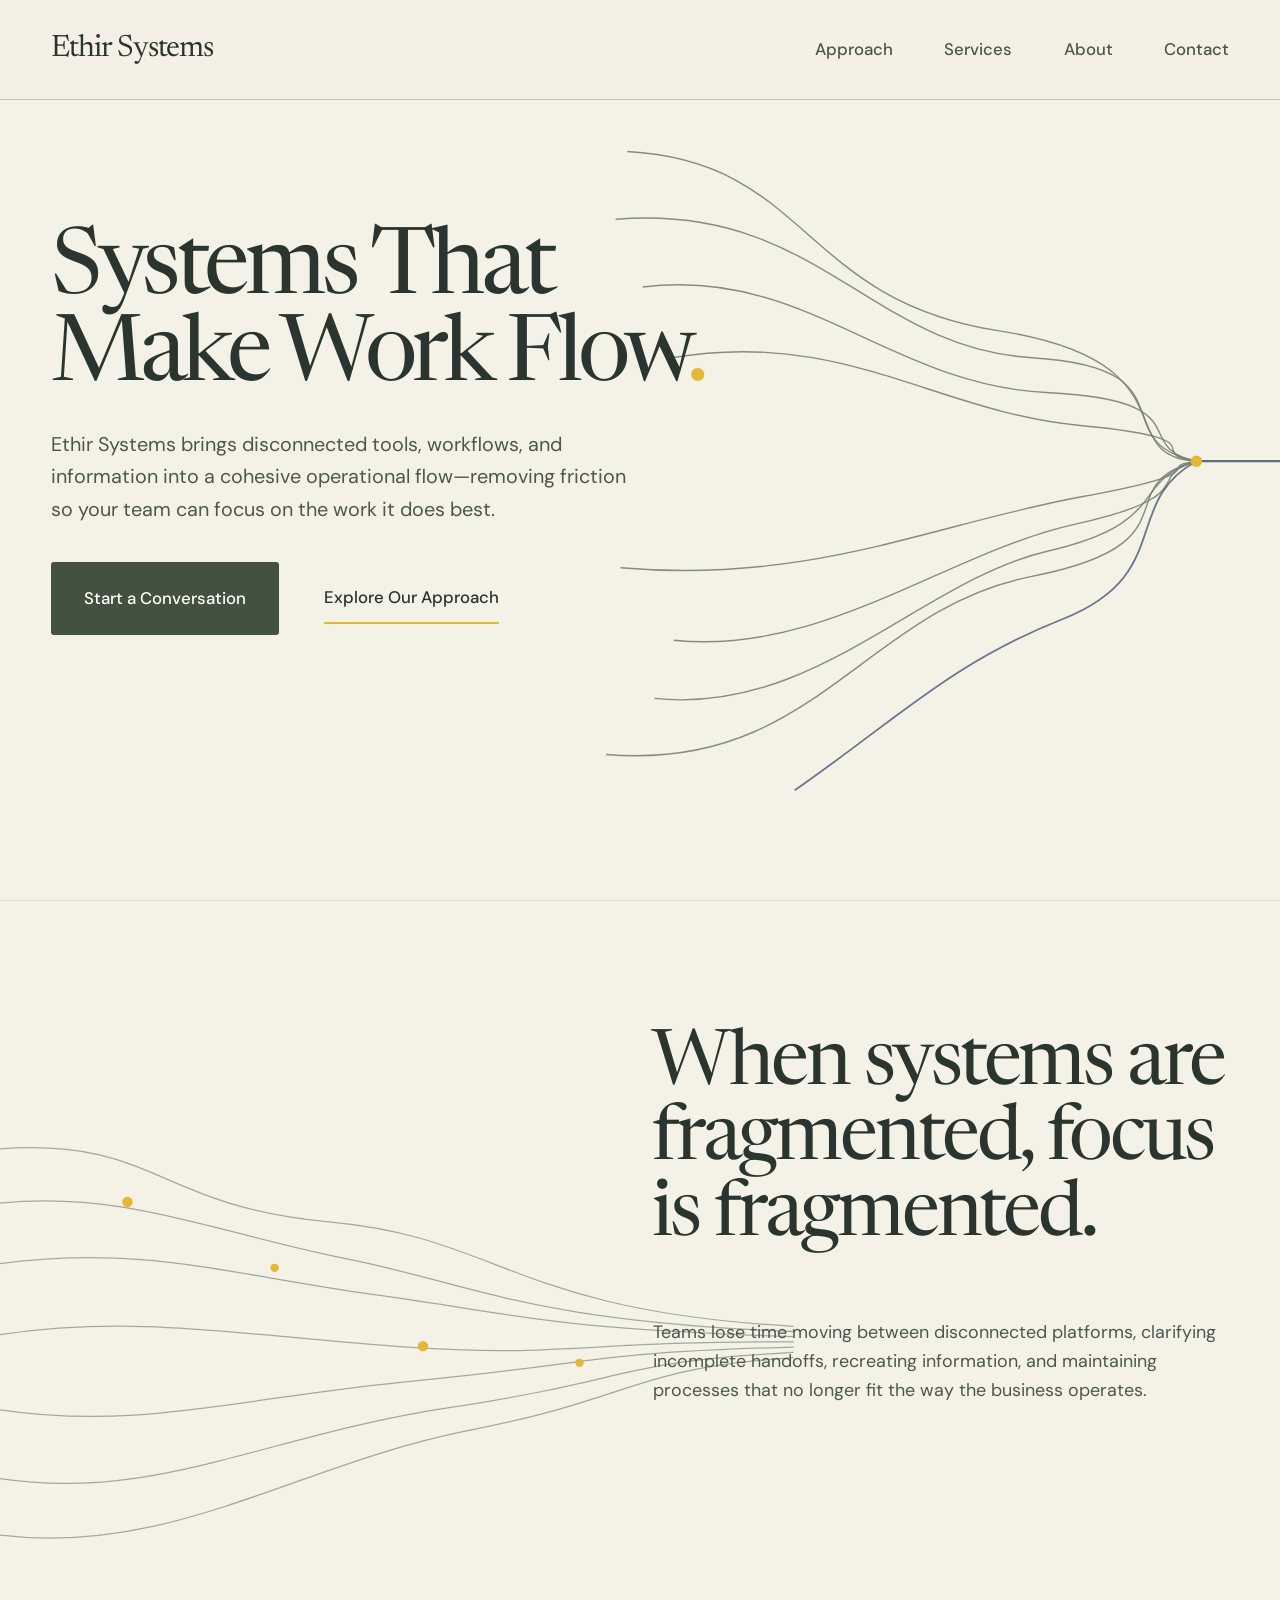
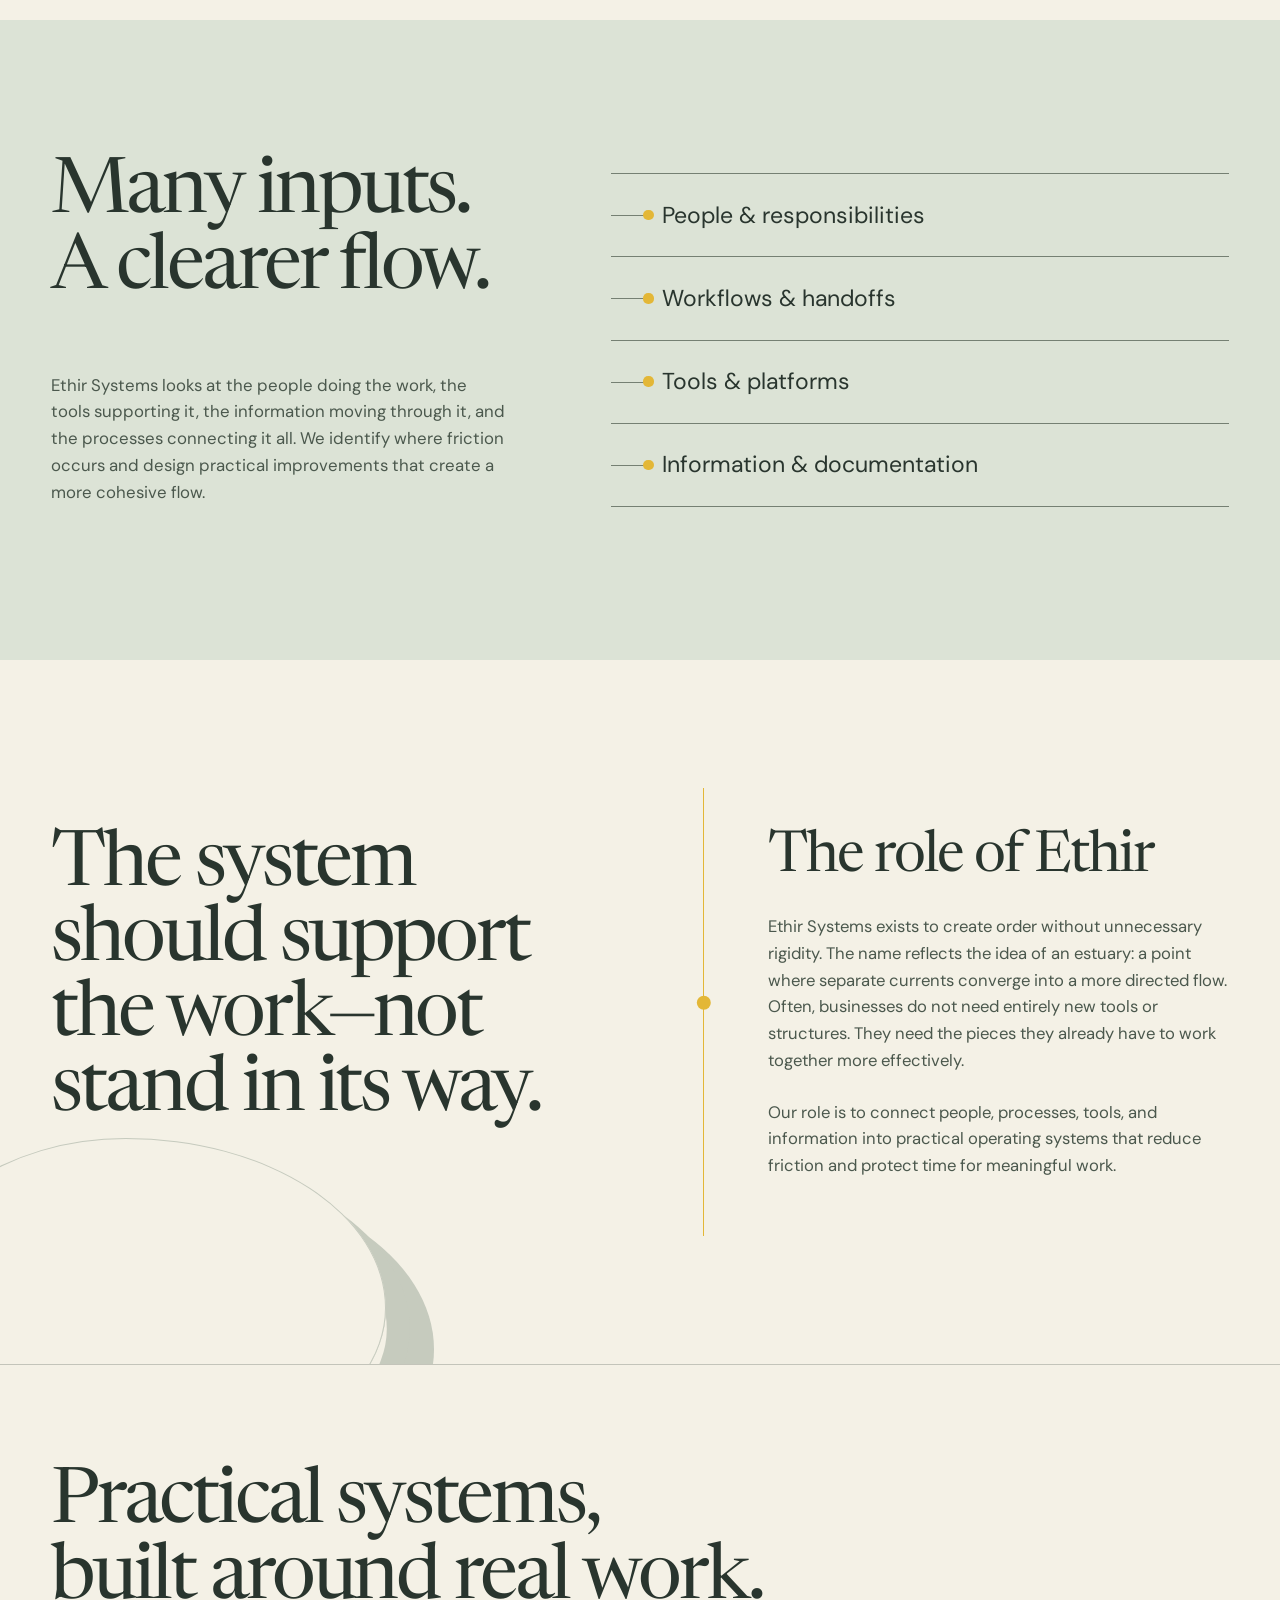
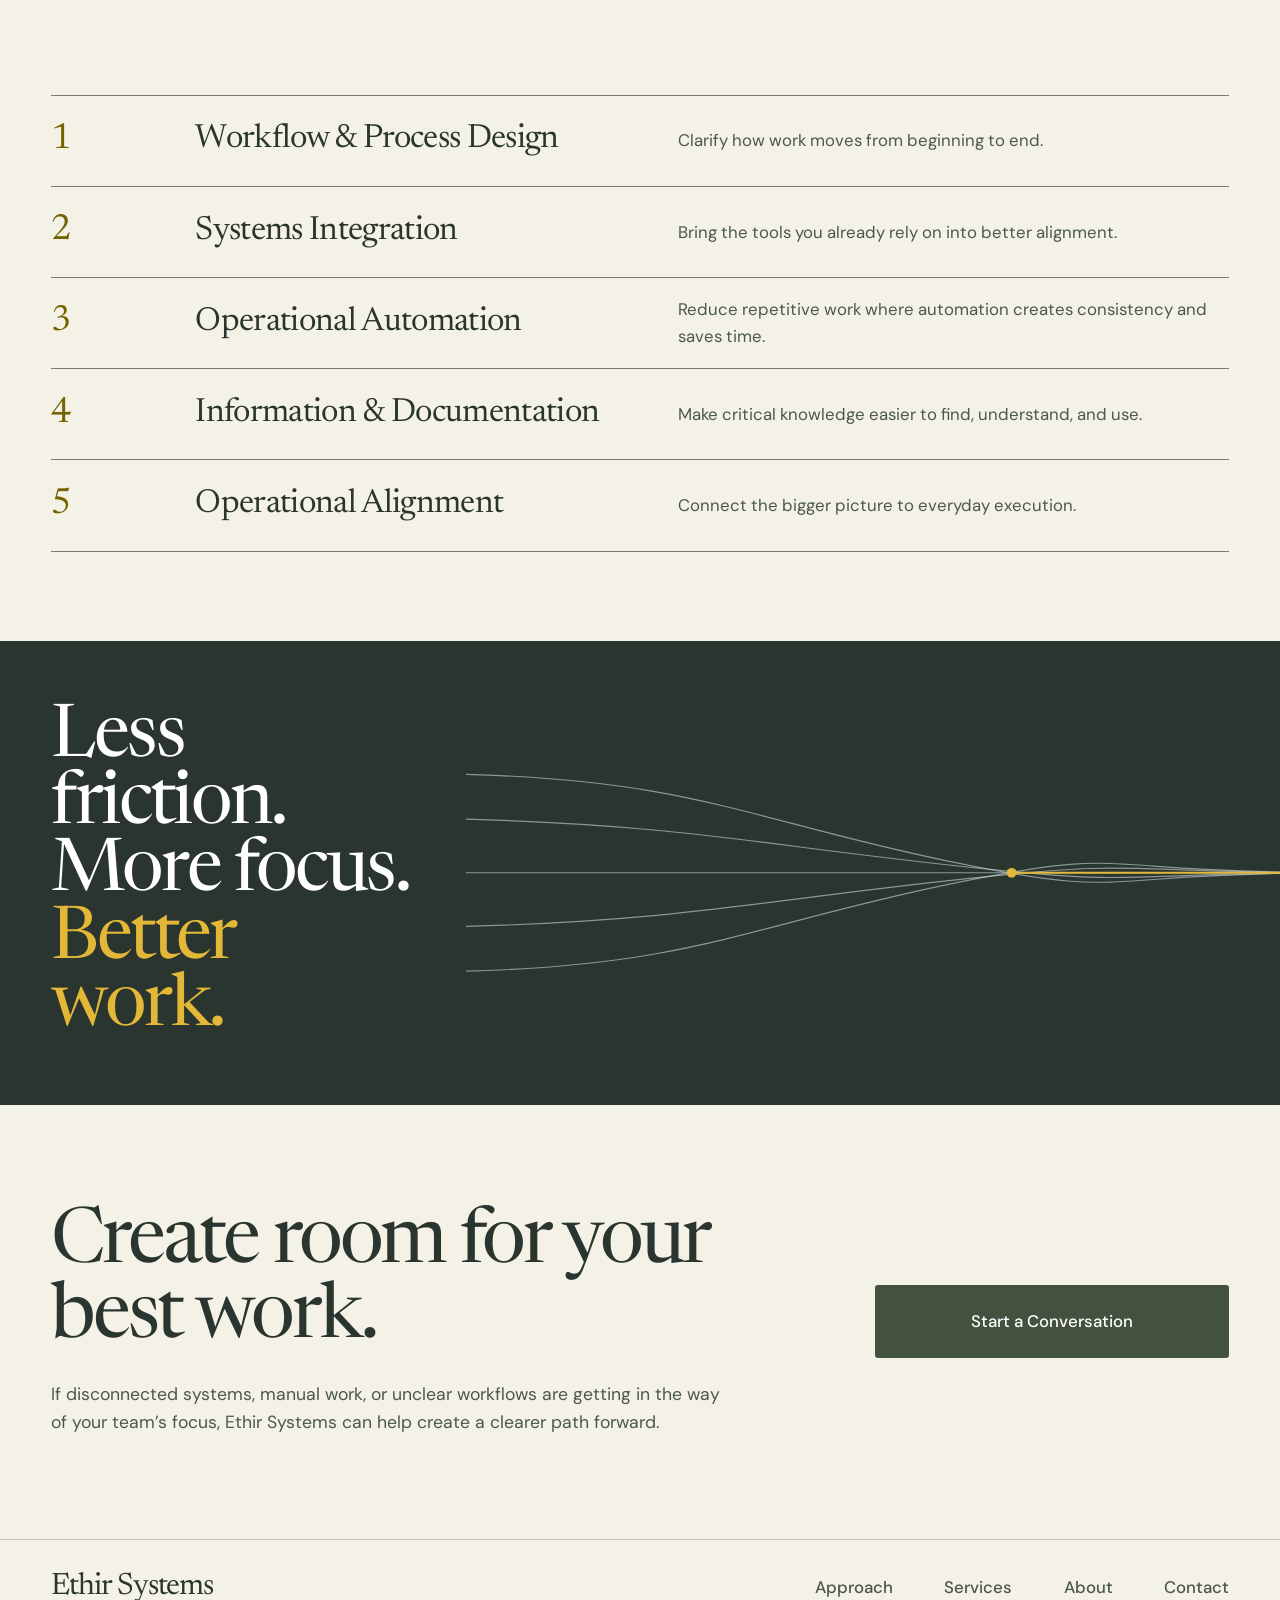
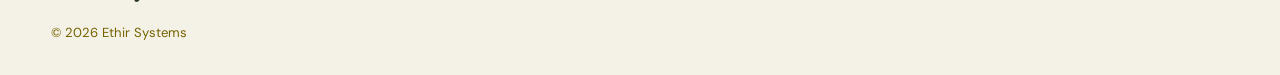
==== index.html @ 3f44947b "Refine mobile hero spacing" ====
<!doctype html>
<html lang="en">
  <head>
    <meta charset="utf-8" />
    <meta name="viewport" content="width=device-width, initial-scale=1" />
    <meta
      name="description"
      content="Ethir Systems connects people, processes, tools, and information into practical operating systems that make work flow."
    />
    <meta name="theme-color" content="#fbfaf7" />
    <meta property="og:title" content="Ethir Systems — Systems That Make Work Flow." />
    <meta
      property="og:description"
      content="Practical, connected operating systems that reduce friction and create room for better work."
    />
    <meta property="og:type" content="website" />
    <meta property="og:url" content="https://ethirsystems.com/" />
    <link rel="canonical" href="https://ethirsystems.com/" />
    <link rel="icon" href="/favicon.svg" type="image/svg+xml" />
    <link rel="icon" href="/favicon-32x32.png" sizes="32x32" type="image/png" />
    <link rel="apple-touch-icon" href="/apple-touch-icon.png" sizes="180x180" />
    <link rel="manifest" href="/site.webmanifest" />
    <meta name="apple-mobile-web-app-title" content="Ethir Systems" />
    <link rel="preconnect" href="https://fonts.googleapis.com" />
    <link rel="preconnect" href="https://fonts.gstatic.com" crossorigin />
    <link
      href="https://fonts.googleapis.com/css2?family=DM+Sans:wght@400;500;600&family=Newsreader:opsz,wght@6..72,400;6..72,500&display=swap"
      rel="stylesheet"
    />
    <link rel="stylesheet" href="/styles.css?v=20260804h" />
    <link rel="stylesheet" href="/theme-fellowship-mix.css" />
    <script src="/script.js" defer></script>
    <title>Ethir Systems — Systems That Make Work Flow.</title>
  </head>
  <body>
    <a class="skip-link" href="#main">Skip to content</a>

    <header class="site-header" data-header>
      <a class="wordmark" href="#top" aria-label="Ethir Systems home">Ethir Systems</a>
      <button
        class="menu-button"
        type="button"
        aria-label="Open navigation"
        aria-expanded="false"
        aria-controls="site-nav"
        data-menu-button
      >
        <span></span><span></span><span></span>
      </button>
      <nav class="site-nav" id="site-nav" aria-label="Primary navigation" data-nav>
        <a href="#approach">Approach</a>
        <a href="#services">Services</a>
        <a href="#about">About</a>
        <a href="#contact">Contact</a>
      </nav>
    </header>

    <main id="main">
      <section class="hero" id="top" aria-labelledby="hero-title">
        <div class="hero-copy">
          <h1 id="hero-title">Systems That<br />Make Work Flow<span class="accent-dot">.</span></h1>
          <p>
            Ethir Systems brings disconnected tools, workflows, and information into a cohesive
            operational flow—removing friction so your team can focus on the work it does best.
          </p>
          <div class="hero-actions">
            <a class="button button-primary" href="#contact">
              Start a Conversation
              <svg aria-hidden="true" viewBox="0 0 24 24"><path d="M5 12h13M13 6l6 6-6 6" /></svg>
            </a>
            <a class="text-link" href="#approach">
              Explore Our Approach
              <svg aria-hidden="true" viewBox="0 0 24 24"><path d="M5 12h13M13 6l6 6-6 6" /></svg>
            </a>
          </div>
        </div>

        <svg class="hero-flow" viewBox="0 0 820 720" preserveAspectRatio="xMidYMid slice" aria-hidden="true">
          <g class="flow-lines">
            <path d="M22 45 C210 55 200 198 405 230 S520 360 610 365 L810 365" />
            <path d="M10 115 C218 98 272 248 440 258 S512 344 610 365 L810 365" />
            <path d="M38 185 C205 164 292 286 455 294 S540 350 610 365 L810 365" />
            <path d="M68 258 C245 228 340 314 490 328 S552 357 610 365 L810 365" />
            <path d="M0 668 C216 686 266 518 440 484 S516 390 610 365 L810 365" />
            <path d="M50 610 C214 628 326 488 456 458 S540 386 610 365 L810 365" />
            <path d="M70 550 C225 566 350 460 485 430 S555 380 610 365 L810 365" />
            <path d="M15 475 C212 492 338 430 490 402 S562 372 610 365 L810 365" />
            <path class="flow-accent" d="M195 705 C300 632 356 574 472 528 S532 408 610 365 L810 365" />
          </g>
          <circle cx="610" cy="365" r="6" />
        </svg>
      </section>

      <section class="problem" aria-labelledby="problem-title">
        <div class="problem-visual" aria-hidden="true">
          <svg viewBox="0 0 760 430">
            <g>
              <path d="M0 40 C150 30 150 95 315 110 S490 195 760 210" />
              <path d="M0 92 C120 80 205 120 330 145 S505 205 760 215" />
              <path d="M0 150 C140 132 215 160 360 180 S520 212 760 220" />
              <path d="M0 218 C135 198 240 220 390 230 S555 224 760 225" />
              <path d="M0 290 C135 310 230 278 400 262 S560 235 760 230" />
              <path d="M0 356 C150 378 252 315 430 288 S590 244 760 235" />
              <path d="M0 410 C165 430 285 342 448 310 S605 250 760 240" />
            </g>
            <g class="nodes">
              <circle cx="122" cy="91" r="5" /><circle cx="263" cy="154" r="4" />
              <circle cx="405" cy="229" r="5" /><circle cx="555" cy="245" r="4" />
            </g>
          </svg>
        </div>
        <div class="problem-copy">
          <h2 id="problem-title">When systems are fragmented, focus is fragmented.</h2>
          <p>
            Teams lose time moving between disconnected platforms, clarifying incomplete handoffs,
            recreating information, and maintaining processes that no longer fit the way the
            business operates.
          </p>
        </div>
      </section>

      <section class="approach" id="approach" aria-labelledby="approach-title">
        <div class="approach-intro">
          <h2 id="approach-title">Many inputs.<br />A clearer flow.</h2>
          <p>
            Ethir Systems looks at the people doing the work, the tools supporting it, the
            information moving through it, and the processes connecting it all. We identify where
            friction occurs and design practical improvements that create a more cohesive flow.
          </p>
        </div>
        <ul class="connection-list" aria-label="What Ethir Systems connects">
          <li><span></span>People &amp; responsibilities</li>
          <li><span></span>Workflows &amp; handoffs</li>
          <li><span></span>Tools &amp; platforms</li>
          <li><span></span>Information &amp; documentation</li>
        </ul>
      </section>

      <section class="about" id="about" aria-labelledby="about-title">
        <div class="about-principle">
          <h2 id="about-title">The system should support the work—not stand in its way.</h2>
        </div>
        <div class="about-divider" aria-hidden="true"><span></span></div>
        <div class="about-copy">
          <h3>The role of Ethir</h3>
          <p>
            Ethir Systems exists to create order without unnecessary rigidity. The name reflects
            the idea of an estuary: a point where separate currents converge into a more directed
            flow. Often, businesses do not need entirely new tools or structures. They need the
            pieces they already have to work together more effectively.
          </p>
          <p>
            Our role is to connect people, processes, tools, and information into practical
            operating systems that reduce friction and protect time for meaningful work.
          </p>
        </div>
      </section>

      <section class="services" id="services" aria-labelledby="services-title">
        <h2 id="services-title">Practical systems,<br />built around real work.</h2>
        <ol class="service-list">
          <li>
            <span class="service-number">1</span>
            <h3>Workflow &amp; Process Design</h3>
            <p>Clarify how work moves from beginning to end.</p>
          </li>
          <li>
            <span class="service-number">2</span>
            <h3>Systems Integration</h3>
            <p>Bring the tools you already rely on into better alignment.</p>
          </li>
          <li>
            <span class="service-number">3</span>
            <h3>Operational Automation</h3>
            <p>Reduce repetitive work where automation creates consistency and saves time.</p>
          </li>
          <li>
            <span class="service-number">4</span>
            <h3>Information &amp; Documentation</h3>
            <p>Make critical knowledge easier to find, understand, and use.</p>
          </li>
          <li>
            <span class="service-number">5</span>
            <h3>Operational Alignment</h3>
            <p>Connect the bigger picture to everyday execution.</p>
          </li>
        </ol>
      </section>

      <section class="result" aria-label="The result">
        <h2>Less friction.<br />More focus.<br /><span>Better work.</span></h2>
        <svg viewBox="0 0 900 250" aria-hidden="true">
          <g>
            <path d="M0 24 C230 30 290 70 490 112 S630 125 900 125" />
            <path d="M0 70 C220 76 300 96 505 118 S650 125 900 125" />
            <path d="M0 125 L900 125" />
            <path d="M0 180 C220 174 300 154 505 132 S650 125 900 125" />
            <path d="M0 226 C230 220 290 180 490 138 S630 125 900 125" />
          </g>
          <path class="result-accent" d="M560 125 H900" />
          <circle cx="560" cy="125" r="5" />
        </svg>
      </section>

      <section class="contact" id="contact" aria-labelledby="contact-title">
        <div>
          <h2 id="contact-title">Create room for your best work.</h2>
          <p>
            If disconnected systems, manual work, or unclear workflows are getting in the way of
            your team’s focus, Ethir Systems can help create a clearer path forward.
          </p>
        </div>
        <a
          class="button button-primary"
          href="mailto:hello@ethirsystems.com?subject=Starting%20a%20conversation%20with%20Ethir%20Systems"
        >
          Start a Conversation
          <svg aria-hidden="true" viewBox="0 0 24 24"><path d="M5 12h13M13 6l6 6-6 6" /></svg>
        </a>
      </section>
    </main>

    <footer class="site-footer">
      <a class="wordmark" href="#top">Ethir Systems</a>
      <nav aria-label="Footer navigation">
        <a href="#approach">Approach</a>
        <a href="#services">Services</a>
        <a href="#about">About</a>
        <a href="#contact">Contact</a>
      </nav>
      <p>© <span data-year></span> Ethir Systems</p>
    </footer>
  </body>
</html>
---- styles.css ----
:root {
  --paper: #fbfaf7;
  --paper-deep: #f4f2ed;
  --ink: #0b2742;
  --ink-soft: #42586a;
  --mist: #e9f0f3;
  --line: #88a3b7;
  --line-soft: #c5d2da;
  --copper: #c45d2c;
  --copper-dark: #a9471e;
  --serif: "Newsreader", Georgia, "Times New Roman", serif;
  --sans: "DM Sans", system-ui, -apple-system, BlinkMacSystemFont, "Segoe UI", sans-serif;
  --page-gutter: clamp(1.5rem, 4vw, 4.5rem);
  --max-width: 1440px;
  --rule: rgba(11, 39, 66, 0.23);
}

* {
  box-sizing: border-box;
}

html {
  scroll-behavior: smooth;
  scroll-padding-top: 2rem;
}

body {
  margin: 0;
  background: var(--paper);
  color: var(--ink);
  font-family: var(--sans);
  font-size: 1rem;
  line-height: 1.6;
  -webkit-font-smoothing: antialiased;
}

a {
  color: inherit;
}

svg {
  display: block;
}

.skip-link {
  position: fixed;
  left: 1rem;
  top: 1rem;
  z-index: 100;
  transform: translateY(-180%);
  background: var(--ink);
  color: white;
  padding: 0.75rem 1rem;
}

.skip-link:focus {
  transform: translateY(0);
}

.site-header,
.site-footer,
main > section {
  width: min(100%, var(--max-width));
  margin-inline: auto;
}

.site-header {
  min-height: 6.25rem;
  padding: 0 var(--page-gutter);
  border-bottom: 1px solid var(--rule);
  display: flex;
  align-items: center;
  justify-content: space-between;
  position: relative;
  z-index: 20;
  background: color-mix(in srgb, var(--paper) 96%, transparent);
}

.wordmark {
  font-family: var(--serif);
  font-size: clamp(1.8rem, 2.4vw, 2.7rem);
  line-height: 1;
  text-decoration: none;
  letter-spacing: -0.035em;
}

.site-nav,
.site-footer nav {
  display: flex;
  align-items: center;
  gap: clamp(1.8rem, 4vw, 4.6rem);
}

.site-nav a,
.site-footer nav a {
  text-decoration: none;
  font-size: 1.05rem;
  font-weight: 500;
  position: relative;
}

.site-nav a::after,
.site-footer nav a::after {
  content: "";
  position: absolute;
  inset: auto 0 -0.35rem;
  height: 1px;
  background: var(--copper);
  transform: scaleX(0);
  transform-origin: right;
  transition: transform 180ms ease;
}

.site-nav a:hover::after,
.site-nav a:focus-visible::after,
.site-footer nav a:hover::after,
.site-footer nav a:focus-visible::after {
  transform: scaleX(1);
  transform-origin: left;
}

.menu-button {
  display: none;
}

.hero {
  min-height: calc(100svh - 6.25rem);
  padding: clamp(6rem, 10vw, 10rem) var(--page-gutter) clamp(5rem, 8vw, 7.5rem);
  position: relative;
  overflow: hidden;
  display: flex;
  align-items: flex-start;
  isolation: isolate;
}

.hero-copy {
  width: min(57%, 760px);
  position: relative;
  z-index: 2;
}

h1,
h2,
h3,
p {
  margin-top: 0;
}

h1,
h2,
h3 {
  font-family: var(--serif);
  font-weight: 400;
}

.hero h1 {
  margin-bottom: 1.65rem;
  font-size: clamp(4.4rem, 7.2vw, 7.4rem);
  line-height: 0.94;
  letter-spacing: -0.048em;
}

.accent-dot {
  color: var(--copper);
}

.hero-copy > p {
  max-width: 37rem;
  margin-bottom: 2.25rem;
  color: var(--ink-soft);
  font-size: clamp(1.12rem, 1.55vw, 1.35rem);
  line-height: 1.65;
}

.hero-actions {
  display: flex;
  align-items: center;
  gap: clamp(1.6rem, 3.5vw, 3.4rem);
}

.button,
.text-link {
  display: inline-flex;
  align-items: center;
  justify-content: center;
  gap: 0.9rem;
  font-weight: 500;
  text-decoration: none;
}

.button {
  min-height: 4.55rem;
  padding: 1rem 2rem;
  border: 1px solid transparent;
  border-radius: 3px;
  font-size: 1.05rem;
  transition: background 180ms ease, transform 180ms ease, box-shadow 180ms ease;
}

.button svg,
.text-link svg {
  width: 1.35rem;
  fill: none;
  stroke: currentColor;
  stroke-width: 1.7;
  stroke-linecap: round;
  stroke-linejoin: round;
}

.button svg,
.text-link svg {
  display: none;
}

.button-primary {
  background: var(--copper);
  color: white;
}

.button-primary:hover,
.button-primary:focus-visible {
  background: var(--copper-dark);
  transform: translateY(-2px);
  box-shadow: 0 10px 25px rgba(93, 44, 24, 0.16);
}

.text-link {
  min-height: 3.25rem;
  border-bottom: 2px solid var(--copper);
  font-size: 1.05rem;
}

.hero-flow {
  position: absolute;
  z-index: 1;
  width: min(62vw, 900px);
  height: auto;
  right: -7.5rem;
  top: 0.5rem;
  overflow: visible;
}

.hero-flow path {
  fill: none;
  stroke: var(--line);
  stroke-width: 1.45;
  opacity: 0.88;
}

.hero-flow .flow-accent {
  stroke: var(--copper);
  stroke-width: 1.9;
}

.hero-flow circle {
  fill: var(--copper);
}

.problem {
  min-height: 45rem;
  padding: clamp(6rem, 10vw, 10rem) var(--page-gutter);
  border-top: 1px solid rgba(11, 39, 66, 0.08);
  display: grid;
  grid-template-columns: minmax(0, 1fr) minmax(28rem, 1.1fr);
  align-items: center;
  gap: clamp(2rem, 6vw, 7rem);
  position: relative;
  overflow: hidden;
}

.problem h2,
.approach h2,
.about h2,
.services > h2,
.contact h2 {
  font-size: clamp(3.5rem, 6vw, 6.4rem);
  line-height: 0.98;
  letter-spacing: -0.04em;
}

.problem-copy {
  align-self: start;
}

.problem-copy p {
  max-width: 36rem;
  margin: 2.25rem 0 0 auto;
  color: var(--ink-soft);
  font-size: clamp(1.05rem, 1.4vw, 1.3rem);
}

.problem-visual {
  align-self: end;
  margin-left: calc(var(--page-gutter) * -1);
  margin-bottom: -4rem;
}

.problem-visual svg {
  width: min(62vw, 820px);
  overflow: visible;
}

.problem-visual path {
  fill: none;
  stroke: var(--line);
  stroke-width: 1.2;
  opacity: 0.64;
}

.problem-visual .nodes circle {
  fill: var(--copper);
}

.approach {
  min-height: 40rem;
  padding: clamp(5rem, 8vw, 8rem) var(--page-gutter);
  background: var(--mist);
  display: grid;
  grid-template-columns: minmax(18rem, 0.85fr) minmax(26rem, 1.15fr);
  align-items: center;
  gap: clamp(3rem, 8vw, 9rem);
}

.approach-intro p {
  max-width: 34rem;
  margin-top: 2rem;
  color: var(--ink-soft);
  font-size: 1.05rem;
}

.connection-list {
  margin: 0;
  padding: 0;
  list-style: none;
  border-top: 1px solid var(--line);
}

.connection-list li {
  min-height: 5.2rem;
  padding: 1rem 0 1rem 3.2rem;
  border-bottom: 1px solid var(--line);
  display: flex;
  align-items: center;
  position: relative;
  font-size: clamp(1.15rem, 1.8vw, 1.55rem);
}

.connection-list li::before {
  content: "";
  position: absolute;
  left: 0;
  top: 50%;
  width: 2.25rem;
  height: 1px;
  background: var(--line);
}

.connection-list li span {
  position: absolute;
  left: 2.05rem;
  top: calc(50% - 0.32rem);
  width: 0.64rem;
  height: 0.64rem;
  border-radius: 50%;
  background: var(--copper);
}

.about {
  min-height: 43rem;
  padding: clamp(6rem, 10vw, 10rem) var(--page-gutter);
  display: grid;
  grid-template-columns: minmax(0, 1.15fr) 1px minmax(22rem, 0.9fr);
  align-items: center;
  gap: clamp(2.5rem, 5vw, 5.5rem);
  position: relative;
  overflow: hidden;
}

.about::before {
  content: "";
  position: absolute;
  left: -6rem;
  bottom: -8rem;
  width: 30rem;
  height: 22rem;
  border: 1px solid var(--line-soft);
  border-radius: 46% 54% 68% 32% / 45% 48% 52% 55%;
  opacity: 0.7;
  box-shadow: 1.5rem 1.3rem 0 -1.45rem var(--paper), 1.5rem 1.3rem var(--line-soft),
    3rem 2.6rem 0 -2.9rem var(--paper), 3rem 2.6rem var(--line-soft);
  pointer-events: none;
}

.about-principle,
.about-copy,
.about-divider {
  position: relative;
  z-index: 1;
}

.about-divider {
  width: 1px;
  height: 28rem;
  background: var(--copper);
}

.about-divider span {
  position: absolute;
  left: 50%;
  top: 48%;
  width: 0.9rem;
  height: 0.9rem;
  background: var(--copper);
  border-radius: 50%;
  transform: translate(-50%, -50%);
}

.about-copy h3 {
  margin-bottom: 1.7rem;
  font-size: clamp(2.8rem, 4.5vw, 4.7rem);
  line-height: 1;
  letter-spacing: -0.035em;
}

.about-copy p {
  color: var(--ink-soft);
  font-size: clamp(1rem, 1.3vw, 1.18rem);
}

.about-copy p + p {
  margin-top: 1.6rem;
}

.services {
  padding: clamp(5rem, 8vw, 8rem) var(--page-gutter) clamp(4rem, 7vw, 6rem);
  border-top: 1px solid var(--rule);
}

.services > h2 {
  margin-bottom: clamp(3rem, 6vw, 5rem);
}

.service-list {
  margin: 0;
  padding: 0;
  list-style: none;
  border-top: 1px solid var(--line);
}

.service-list li {
  min-height: 5.7rem;
  padding: 1rem 0;
  border-bottom: 1px solid var(--line);
  display: grid;
  grid-template-columns: 7rem minmax(20rem, 0.9fr) minmax(22rem, 1.1fr);
  gap: 2rem;
  align-items: center;
}

.service-number {
  color: var(--copper);
  font-family: var(--serif);
  font-size: 2.25rem;
}

.service-list h3 {
  margin: 0;
  font-size: clamp(1.8rem, 2.6vw, 2.5rem);
  line-height: 1.05;
  letter-spacing: -0.02em;
}

.service-list p {
  margin: 0;
  color: var(--ink-soft);
  font-size: 1.05rem;
}

.result {
  min-height: 25rem;
  padding: clamp(3.5rem, 5vw, 5.2rem) var(--page-gutter);
  background: var(--ink);
  color: white;
  display: grid;
  grid-template-columns: minmax(20rem, 0.65fr) minmax(30rem, 1.35fr);
  align-items: center;
  gap: 3rem;
  overflow: hidden;
}

.result h2 {
  margin: 0;
  font-size: clamp(3.6rem, 5.7vw, 6.2rem);
  line-height: 0.92;
  letter-spacing: -0.035em;
}

.result h2 span {
  color: var(--copper);
}

.result svg {
  width: 115%;
}

.result svg path {
  fill: none;
  stroke: #d9e3e8;
  stroke-width: 1.2;
  opacity: 0.56;
}

.result svg .result-accent {
  stroke: var(--copper);
  stroke-width: 2;
  opacity: 1;
}

.result svg circle {
  fill: var(--copper);
}

.contact {
  min-height: 27rem;
  padding: clamp(5rem, 8vw, 8rem) var(--page-gutter);
  display: grid;
  grid-template-columns: minmax(0, 1.35fr) minmax(18rem, 0.65fr);
  align-items: center;
  gap: clamp(3rem, 7vw, 8rem);
}

.contact h2 {
  margin-bottom: 1.4rem;
}

.contact p {
  max-width: 43rem;
  margin-bottom: 0;
  color: var(--ink-soft);
  font-size: 1.1rem;
}

.contact .button {
  justify-self: stretch;
}

.site-footer {
  min-height: 8rem;
  padding: 2rem var(--page-gutter);
  border-top: 1px solid var(--rule);
  display: grid;
  grid-template-columns: 1fr auto;
  align-items: center;
  gap: 1.5rem;
}

.site-footer p {
  grid-column: 1 / -1;
  margin: -0.25rem 0 0;
  color: var(--ink-soft);
  font-size: 0.82rem;
}

:focus-visible {
  outline: 2px solid var(--copper);
  outline-offset: 4px;
}

@media (max-width: 980px) {
  .hero-copy {
    width: 68%;
  }

  .hero-flow {
    right: -18rem;
  }

  .problem {
    grid-template-columns: 0.7fr 1.3fr;
  }

  .about {
    grid-template-columns: minmax(0, 1fr) 1px minmax(19rem, 1fr);
  }

  .service-list li {
    grid-template-columns: 4.5rem 1fr;
  }

  .service-list p {
    grid-column: 2;
  }
}

@media (max-width: 720px) {
  :root {
    --page-gutter: 1.5rem;
  }

  html {
    scroll-padding-top: 5.5rem;
  }

  .site-header {
    min-height: 4.5rem;
    position: sticky;
    top: 0;
    backdrop-filter: blur(14px);
  }

  .wordmark {
    font-size: 2rem;
  }

  .menu-button {
    width: 3rem;
    height: 3rem;
    padding: 0.7rem;
    border: 0;
    background: transparent;
    display: flex;
    flex-direction: column;
    justify-content: center;
    gap: 0.32rem;
    color: var(--ink);
  }

  .menu-button span {
    display: block;
    width: 100%;
    height: 2px;
    background: currentColor;
    transition: transform 180ms ease, opacity 180ms ease;
  }

  .menu-button[aria-expanded="true"] span:first-child {
    transform: translateY(0.42rem) rotate(45deg);
  }

  .menu-button[aria-expanded="true"] span:nth-child(2) {
    opacity: 0;
  }

  .menu-button[aria-expanded="true"] span:last-child {
    transform: translateY(-0.42rem) rotate(-45deg);
  }

  .site-nav {
    position: absolute;
    left: 0;
    right: 0;
    top: 100%;
    padding: 1.5rem var(--page-gutter) 2rem;
    background: var(--paper);
    border-bottom: 1px solid var(--rule);
    display: grid;
    gap: 0;
    transform: translateY(-0.75rem);
    opacity: 0;
    visibility: hidden;
    transition: transform 180ms ease, opacity 180ms ease, visibility 180ms ease;
  }

  .site-nav[data-open="true"] {
    transform: translateY(0);
    opacity: 1;
    visibility: visible;
  }

  .site-nav a {
    padding: 0.9rem 0;
    border-bottom: 1px solid var(--rule);
    font-family: var(--serif);
    font-size: 2rem;
  }

  .hero {
    min-height: calc(100svh - 9.5rem);
    padding-top: 3rem;
    padding-bottom: 2rem;
    display: block;
  }

  .hero-copy {
    width: 100%;
    min-height: calc(100svh - 14.5rem);
    display: grid;
    grid-template-rows: auto auto auto;
    align-content: start;
    row-gap: 2.25rem;
  }

  .hero h1 {
    margin-bottom: 0;
    font-size: clamp(3.2rem, 13.8vw, 3.5rem);
    line-height: 0.95;
  }

  .hero h1 br {
    display: initial;
  }

  .hero-copy > p {
    margin-bottom: 0;
    font-size: 1rem;
    line-height: 1.55;
  }

  .hero-actions {
    align-items: stretch;
    flex-direction: column;
    gap: 1rem;
  }

  .button {
    min-height: 4rem;
    border-radius: 13px;
    justify-content: space-between;
  }

  .text-link {
    align-self: flex-start;
  }

  .hero .button svg,
  .hero .text-link svg {
    display: block;
  }

  .hero-flow {
    display: none;
  }

  .problem {
    min-height: auto;
    padding-top: 5rem;
    padding-bottom: 4.5rem;
    display: flex;
    flex-direction: column-reverse;
    gap: 2rem;
  }

  .problem-copy {
    align-self: auto;
  }

  .problem h2,
  .approach h2,
  .about h2,
  .services > h2,
  .contact h2 {
    font-size: clamp(3.15rem, 13vw, 4.2rem);
  }

  .problem-copy p {
    margin: 1.5rem 0 0;
  }

  .problem-visual {
    width: calc(100% + 3rem);
    margin: 0 -1.5rem -3rem;
    opacity: 0.65;
  }

  .problem-visual svg {
    width: 150%;
    transform: translateX(-23%);
  }

  .approach {
    min-height: auto;
    padding-top: 5rem;
    padding-bottom: 5rem;
    grid-template-columns: 1fr;
    gap: 3.5rem;
  }

  .connection-list li {
    min-height: 4.6rem;
    padding-left: 2.8rem;
    font-size: 1.15rem;
  }

  .connection-list li span {
    left: 1.75rem;
  }

  .about {
    min-height: auto;
    padding-top: 5.5rem;
    padding-bottom: 5.5rem;
    grid-template-columns: 1fr;
    gap: 2.4rem;
  }

  .about-divider {
    width: 100%;
    height: 1px;
  }

  .about-divider span {
    left: 15%;
    top: 50%;
  }

  .about-copy h3 {
    font-size: 3.1rem;
  }

  .services {
    padding-top: 5rem;
  }

  .service-list li {
    min-height: auto;
    padding: 1.5rem 0;
    grid-template-columns: 3rem 1fr;
    gap: 0.4rem 1rem;
  }

  .service-number {
    font-size: 1.6rem;
  }

  .service-list h3 {
    font-size: 1.75rem;
  }

  .service-list p {
    grid-column: 2;
    font-size: 0.98rem;
  }

  .result {
    min-height: 33rem;
    padding-top: 4.5rem;
    padding-bottom: 3rem;
    grid-template-columns: 1fr;
    gap: 2rem;
  }

  .result h2 {
    font-size: clamp(3.8rem, 15vw, 5rem);
  }

  .result svg {
    width: 160%;
    margin-left: -30%;
  }

  .contact {
    min-height: auto;
    padding-top: 5rem;
    padding-bottom: 5rem;
    grid-template-columns: 1fr;
    gap: 2.2rem;
  }

  .site-footer {
    padding-top: 2.5rem;
    padding-bottom: 2.5rem;
    grid-template-columns: 1fr;
  }

  .site-footer nav {
    display: grid;
    grid-template-columns: 1fr 1fr;
    gap: 0.8rem 2rem;
  }

  .site-footer p {
    grid-column: auto;
    margin-top: 0.5rem;
  }
}

@media (orientation: landscape) and (max-width: 980px) and (max-height: 500px) {
  :root {
    --page-gutter: 2rem;
  }

  .hero {
    min-height: auto;
    padding-top: 2.5rem;
    padding-bottom: 2.5rem;
  }

  .hero-copy {
    width: 100%;
    max-width: 52rem;
  }

  .hero h1 {
    font-size: clamp(3.5rem, 8vw, 4.75rem);
  }

  .hero-copy > p {
    max-width: 48rem;
    margin-bottom: 1.5rem;
  }

  .hero-flow,
  .problem-visual {
    display: none;
  }

  .problem {
    min-height: auto;
    padding: 3.5rem var(--page-gutter);
    display: block;
  }

  .problem-copy {
    max-width: 48rem;
  }

  .problem h2 {
    max-width: 12ch;
    font-size: clamp(3.4rem, 7vw, 4.5rem);
  }

  .problem-copy p {
    max-width: 44rem;
    margin: 1.5rem 0 0;
  }

  .approach {
    min-height: auto;
    padding: 3rem var(--page-gutter);
    grid-template-columns: minmax(0, 0.95fr) minmax(0, 1.05fr);
    align-items: start;
    gap: 2rem;
  }

  .approach h2 {
    max-width: none;
    font-size: clamp(3.4rem, 7vw, 4.5rem);
  }

  .approach-intro p {
    max-width: none;
    margin-top: 1.25rem;
    font-size: 1rem;
  }

  .connection-list li {
    min-height: 4.25rem;
    padding-top: 0.75rem;
    padding-bottom: 0.75rem;
    font-size: clamp(1rem, 2.2vw, 1.2rem);
  }
}

@media (prefers-reduced-motion: reduce) {
  html {
    scroll-behavior: auto;
  }

  *,
  *::before,
  *::after {
    animation-duration: 0.01ms !important;
    animation-iteration-count: 1 !important;
    transition-duration: 0.01ms !important;
  }
}
---- theme-fellowship-mix.css ----
/*
 * Ethir Systems — Fellowship palette study
 *
 * Load after styles.css. This alternate keeps the existing design intact while
 * combining the earlier forest greens with the reference image's weathered
 * slate blue, stone, and restrained plum.
 */

:root {
  --paper: #f4f1e6;
  --paper-deep: #ded7c1;
  --ink: #29352e;
  --ink-soft: #4b584d;
  --mist: #dce3d6;
  --line: #758073;
  --line-soft: #b3bbae;
  --copper: #586782;
  --copper-dark: #3f4e68;
  --gold: #e3b737;
  --gold-dark: #756300;
  --gold-bright: #e3b737;
  --rule: rgba(41, 53, 46, 0.24);
}

/* Green remains the anchor so the business identity stays grounded. */
.button-primary {
  background: #43513f;
  color: #fefefe;
}

.button-primary:hover,
.button-primary:focus-visible {
  background: #29352e;
  box-shadow: 0 10px 25px rgba(41, 53, 46, 0.2);
}

/* A faint sage band echoes the landscape without becoming scenic. */
.approach {
  background: #dce3d6;
}

/* Gold marks decisions, destinations, and navigation without taking over. */
.accent-dot {
  color: var(--gold);
}

.service-number,
.site-footer p {
  color: var(--gold-dark);
}

.hero .text-link {
  border-bottom-color: var(--gold);
}

.site-nav a,
.site-footer nav a {
  color: var(--ink-soft);
}

.hero-flow circle,
.problem-visual .nodes circle {
  fill: var(--gold);
}

.connection-list li span {
  background: var(--gold);
}

.about-divider,
.about-divider span {
  background: var(--gold);
}

.result h2 span {
  color: var(--gold-bright);
}

.result {
  background: #29352e;
}

.result svg .result-accent {
  stroke: var(--gold-bright);
}

.result svg circle {
  fill: var(--gold-bright);
}

::selection {
  background: #c9c0a4;
  color: #29352e;
}
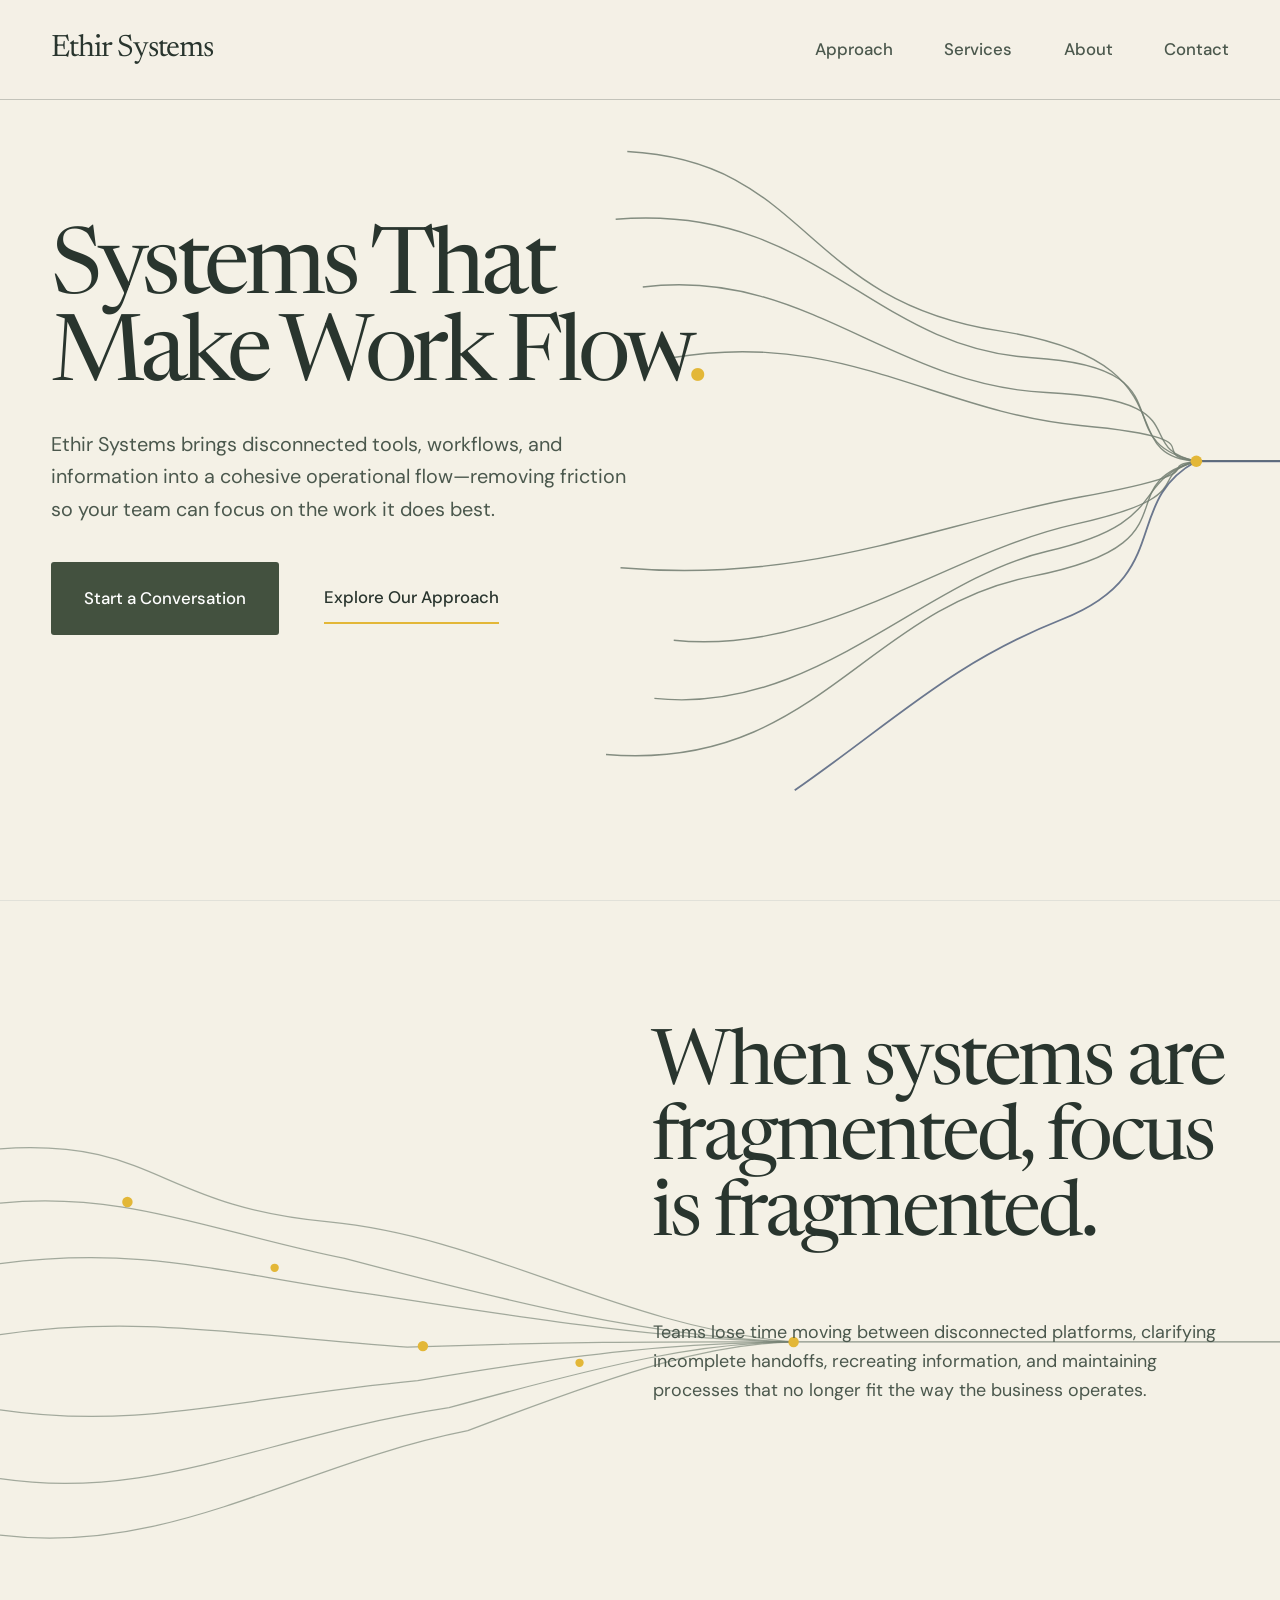
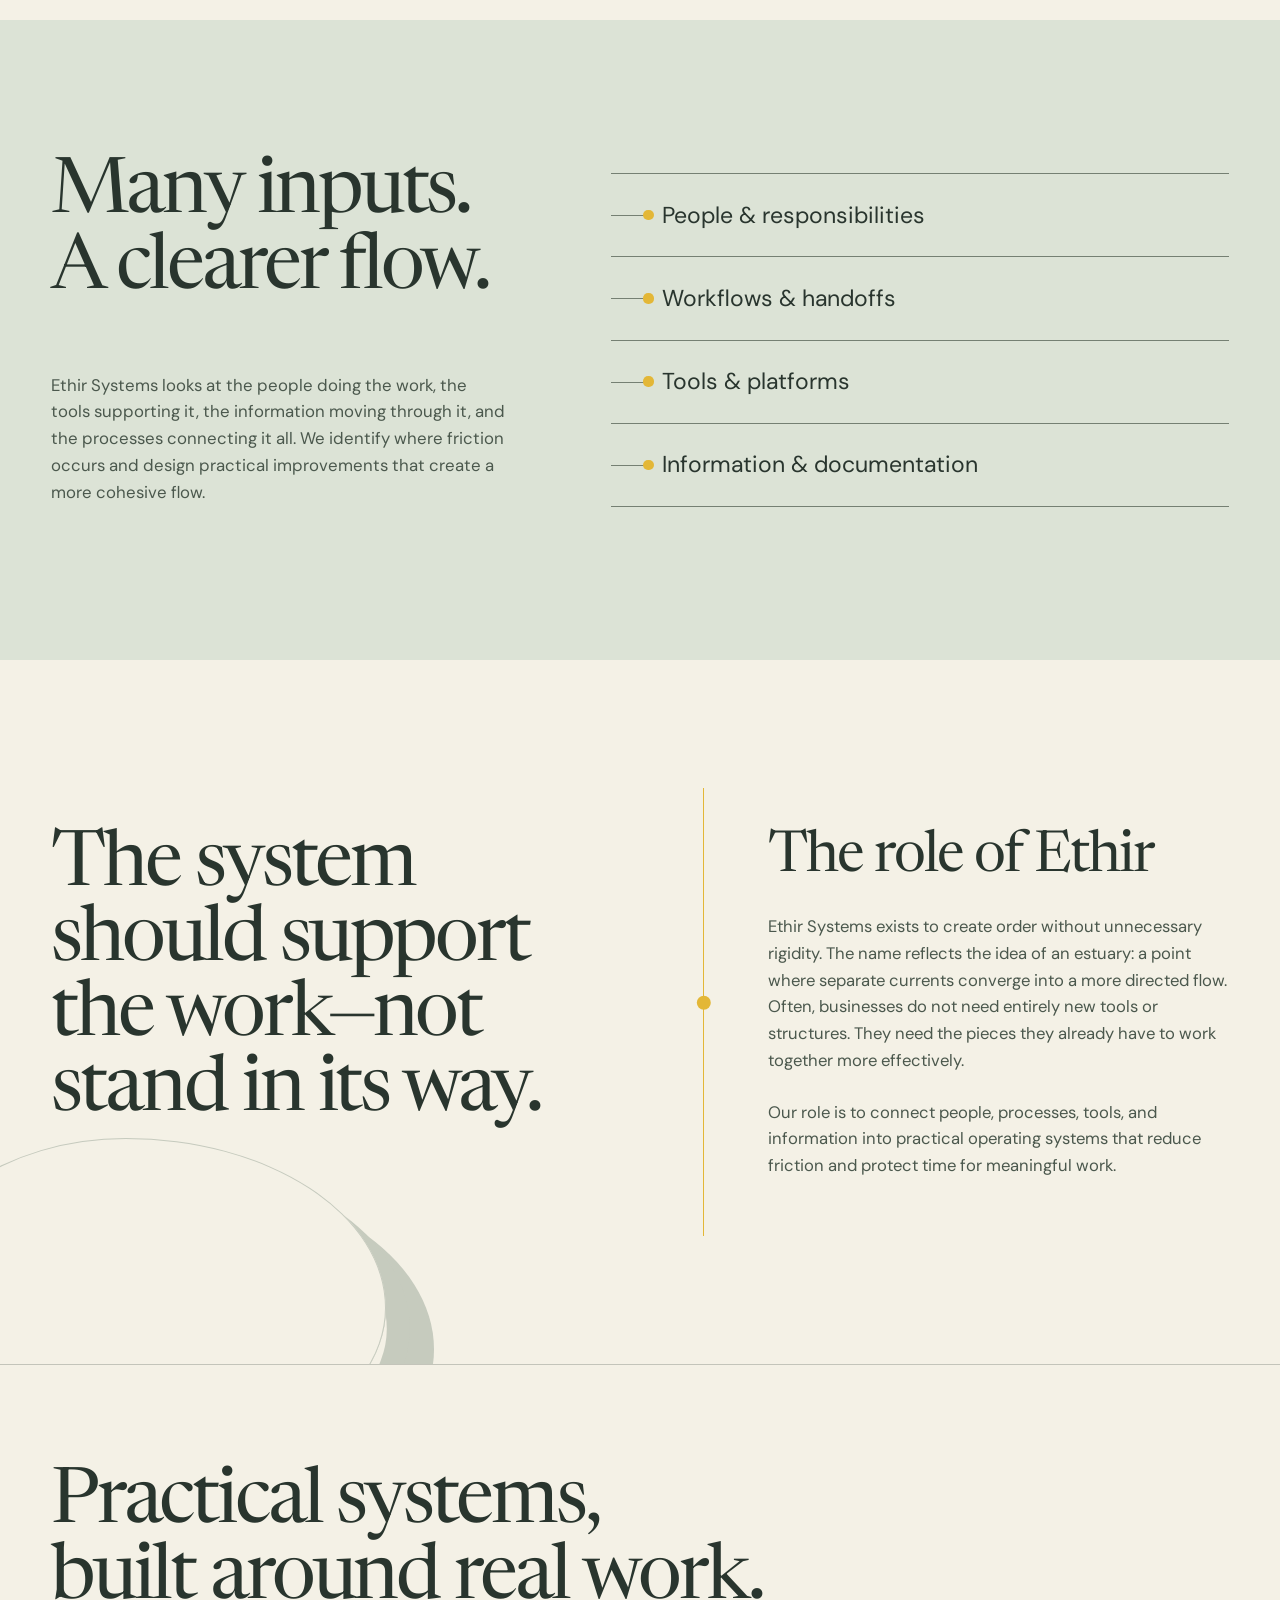
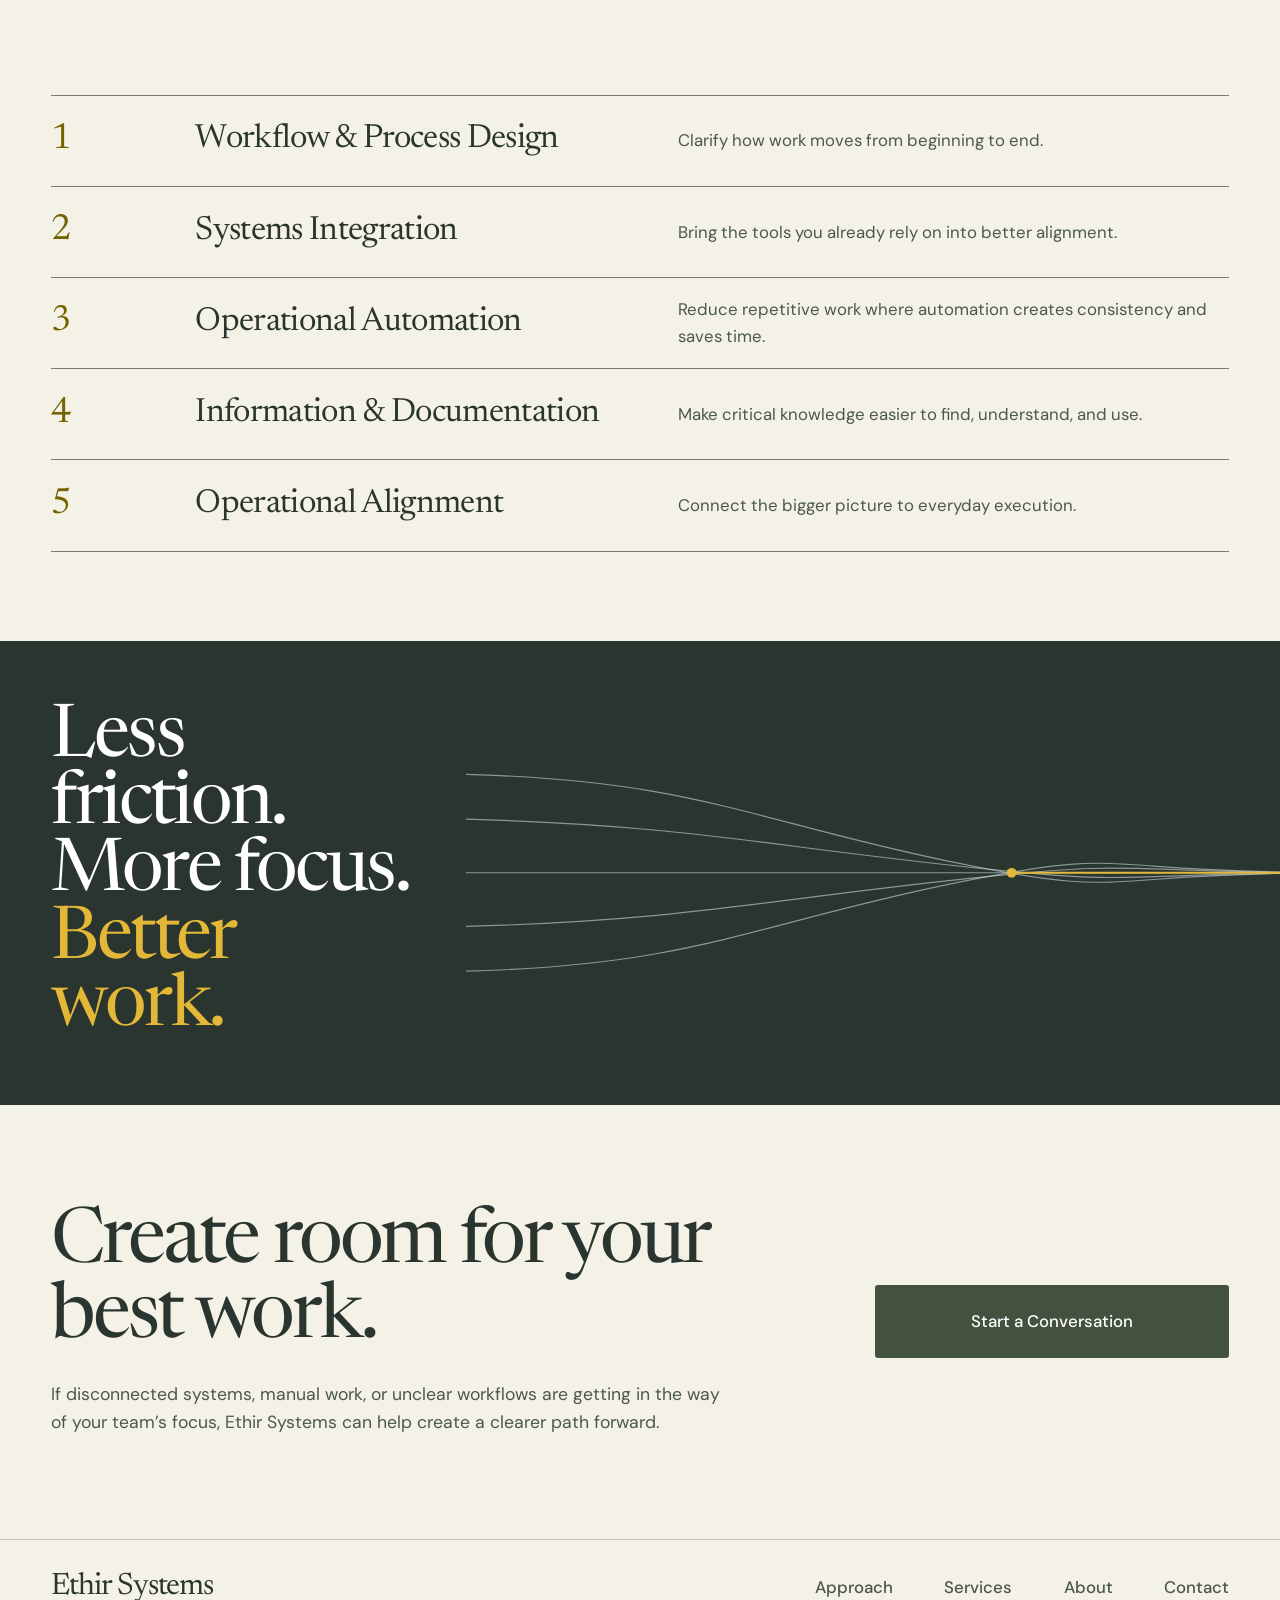
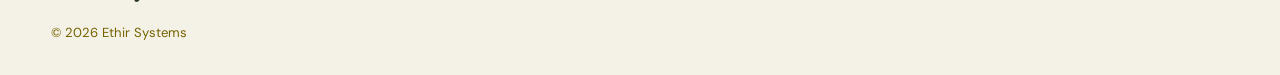
==== commit 623b42fd: "Connect fragmented flow into a stream" ====
--- a/index.html
+++ b/index.html
@@ -27,7 +27,7 @@
       href="https://fonts.googleapis.com/css2?family=DM+Sans:wght@400;500;600&family=Newsreader:opsz,wght@6..72,400;6..72,500&display=swap"
       rel="stylesheet"
     />
-    <link rel="stylesheet" href="/styles.css?v=20260804h" />
+    <link rel="stylesheet" href="/styles.css?v=20260807a" />
     <link rel="stylesheet" href="/theme-fellowship-mix.css" />
     <script src="/script.js" defer></script>
     <title>Ethir Systems — Systems That Make Work Flow.</title>
@@ -95,17 +95,19 @@
         <div class="problem-visual" aria-hidden="true">
           <svg viewBox="0 0 760 430">
             <g>
-              <path d="M0 40 C150 30 150 95 315 110 S490 195 760 210" />
-              <path d="M0 92 C120 80 205 120 330 145 S505 205 760 215" />
-              <path d="M0 150 C140 132 215 160 360 180 S520 212 760 220" />
-              <path d="M0 218 C135 198 240 220 390 230 S555 224 760 225" />
-              <path d="M0 290 C135 310 230 278 400 262 S560 235 760 230" />
-              <path d="M0 356 C150 378 252 315 430 288 S590 244 760 235" />
-              <path d="M0 410 C165 430 285 342 448 310 S605 250 760 240" />
+              <path d="M0 40 C150 30 150 95 315 110 C470 125 590 210 760 225" />
+              <path d="M0 92 C120 80 205 120 330 145 C500 190 625 220 760 225" />
+              <path d="M0 150 C140 132 215 160 360 180 C520 205 640 223 760 225" />
+              <path d="M0 218 C135 198 240 220 390 230 C555 224 660 225 760 225" />
+              <path d="M0 290 C135 310 230 278 400 262 C560 235 650 226 760 225" />
+              <path d="M0 356 C150 378 252 315 430 288 C590 244 670 226 760 225" />
+              <path d="M0 410 C165 430 285 342 448 310 C605 250 680 227 760 225" />
+              <path class="problem-stream" d="M760 225 C980 225 1280 225 1700 225" />
             </g>
             <g class="nodes">
               <circle cx="122" cy="91" r="5" /><circle cx="263" cy="154" r="4" />
               <circle cx="405" cy="229" r="5" /><circle cx="555" cy="245" r="4" />
+              <circle class="convergence-node" cx="760" cy="225" r="5" />
             </g>
           </svg>
         </div>
--- a/styles.css
+++ b/styles.css
@@ -311,6 +311,10 @@
   fill: var(--copper);
 }
 
+.problem-visual .problem-stream {
+  opacity: 0.82;
+}
+
 .approach {
   min-height: 40rem;
   padding: clamp(5rem, 8vw, 8rem) var(--page-gutter);
@@ -564,6 +568,12 @@
 :focus-visible {
   outline: 2px solid var(--copper);
   outline-offset: 4px;
+}
+
+@media (max-width: 1100px) {
+  .problem-visual .problem-stream {
+    display: none;
+  }
 }
 
 @media (max-width: 980px) {
@@ -709,7 +719,7 @@
   .hero-actions {
     align-items: stretch;
     flex-direction: column;
-    gap: 1rem;
+    gap: 1.25rem;
   }
 
   .button {
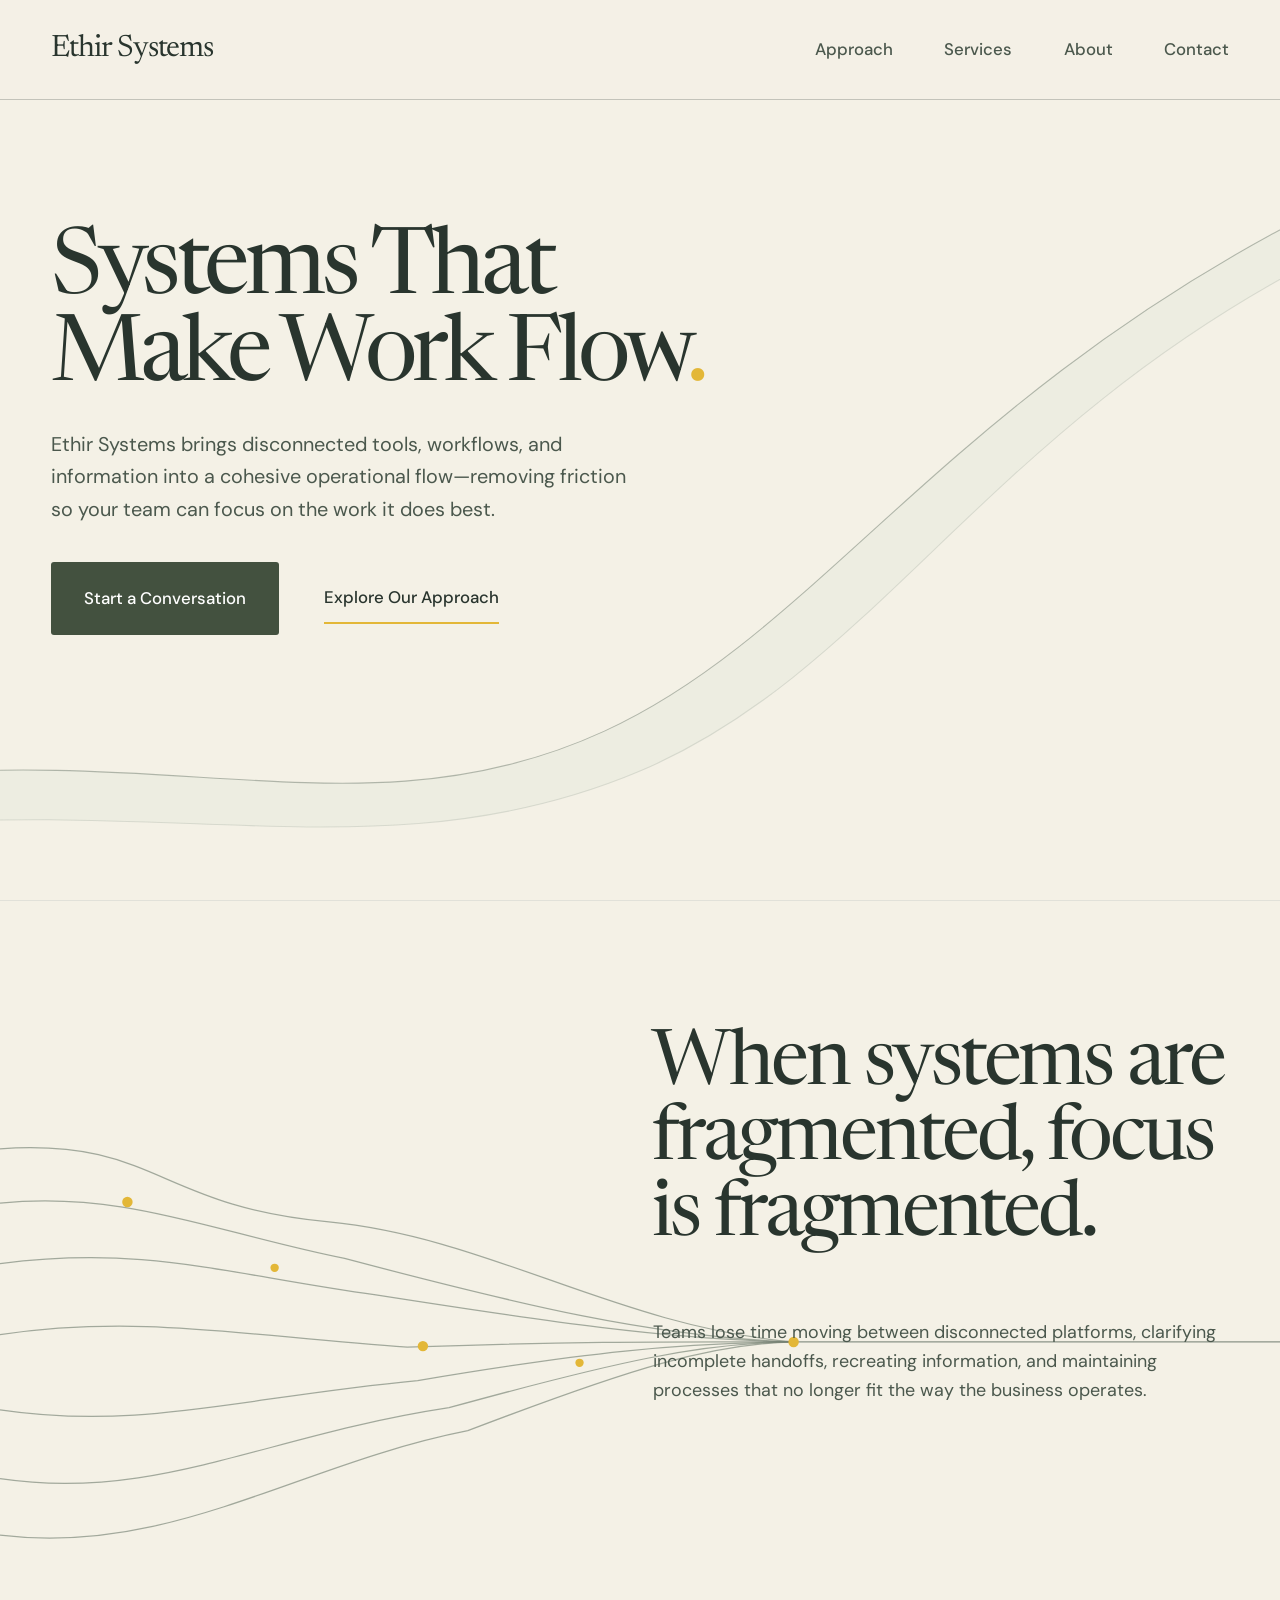
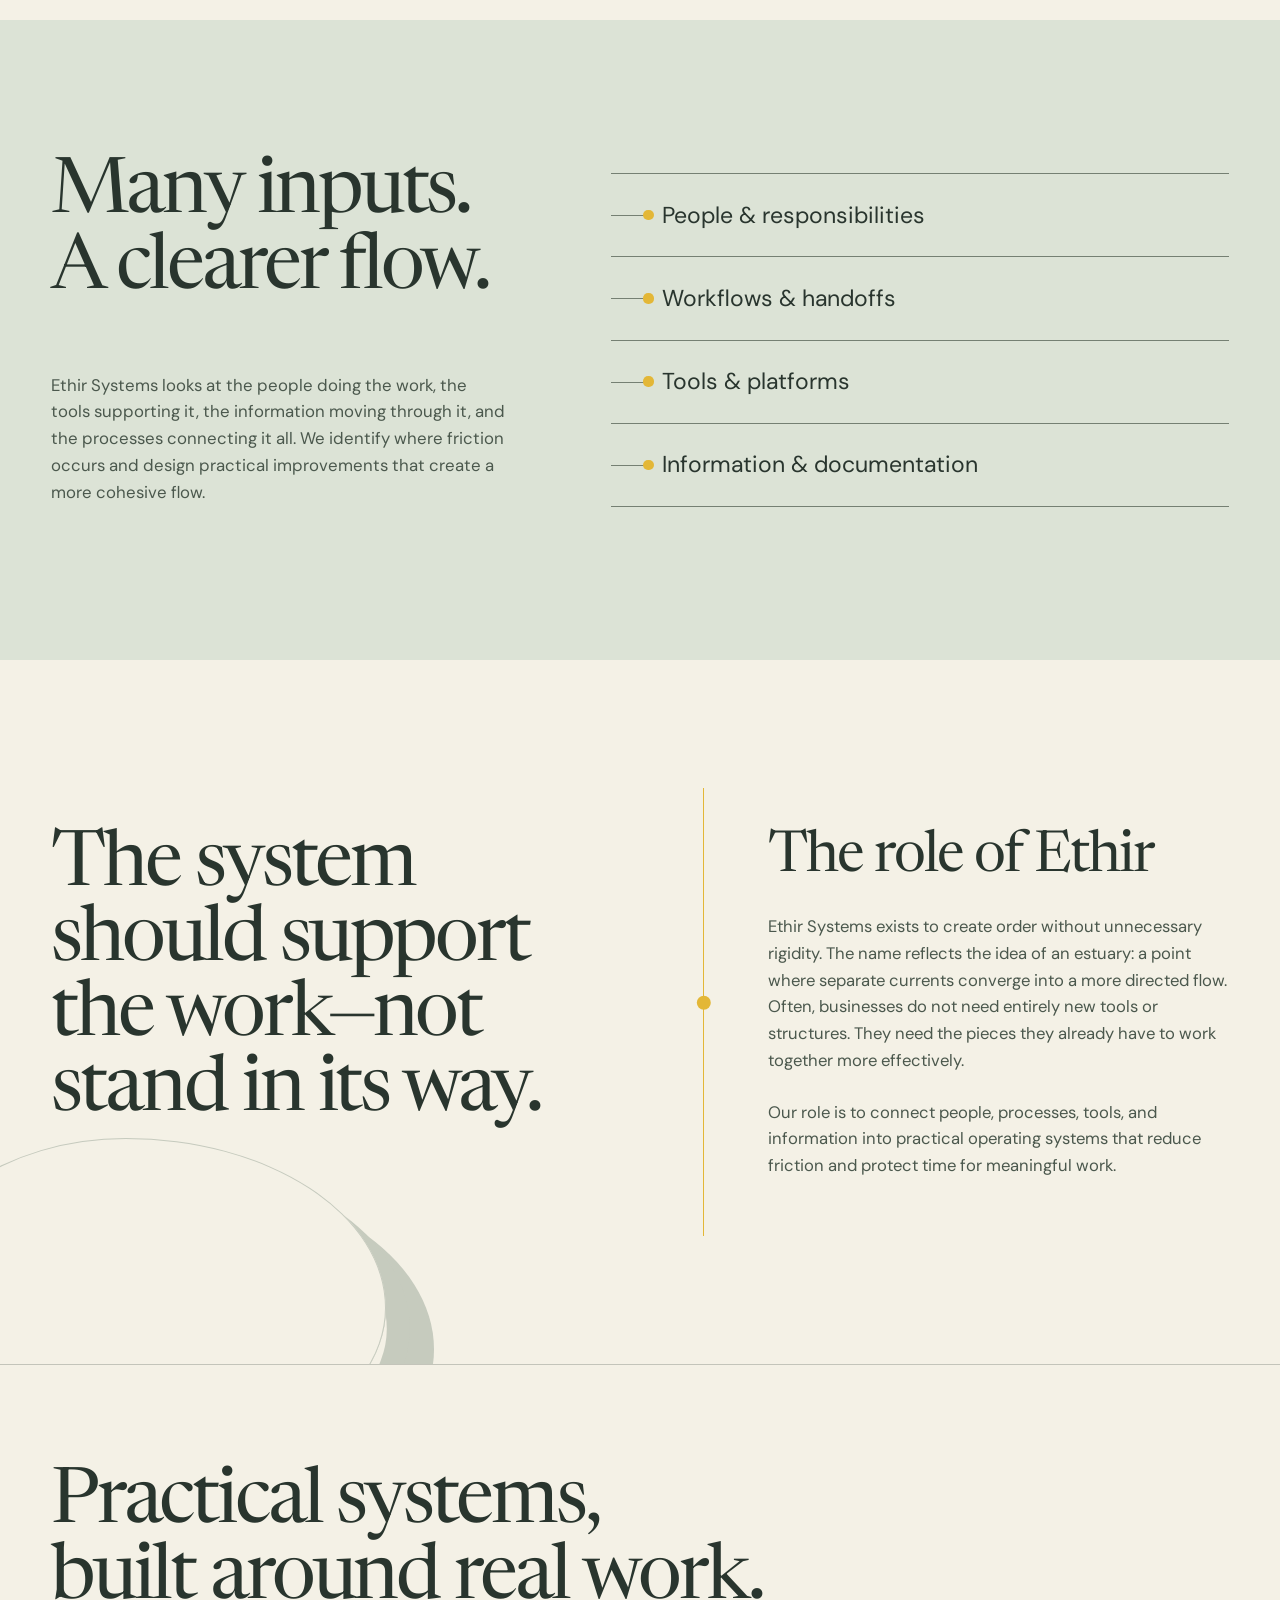
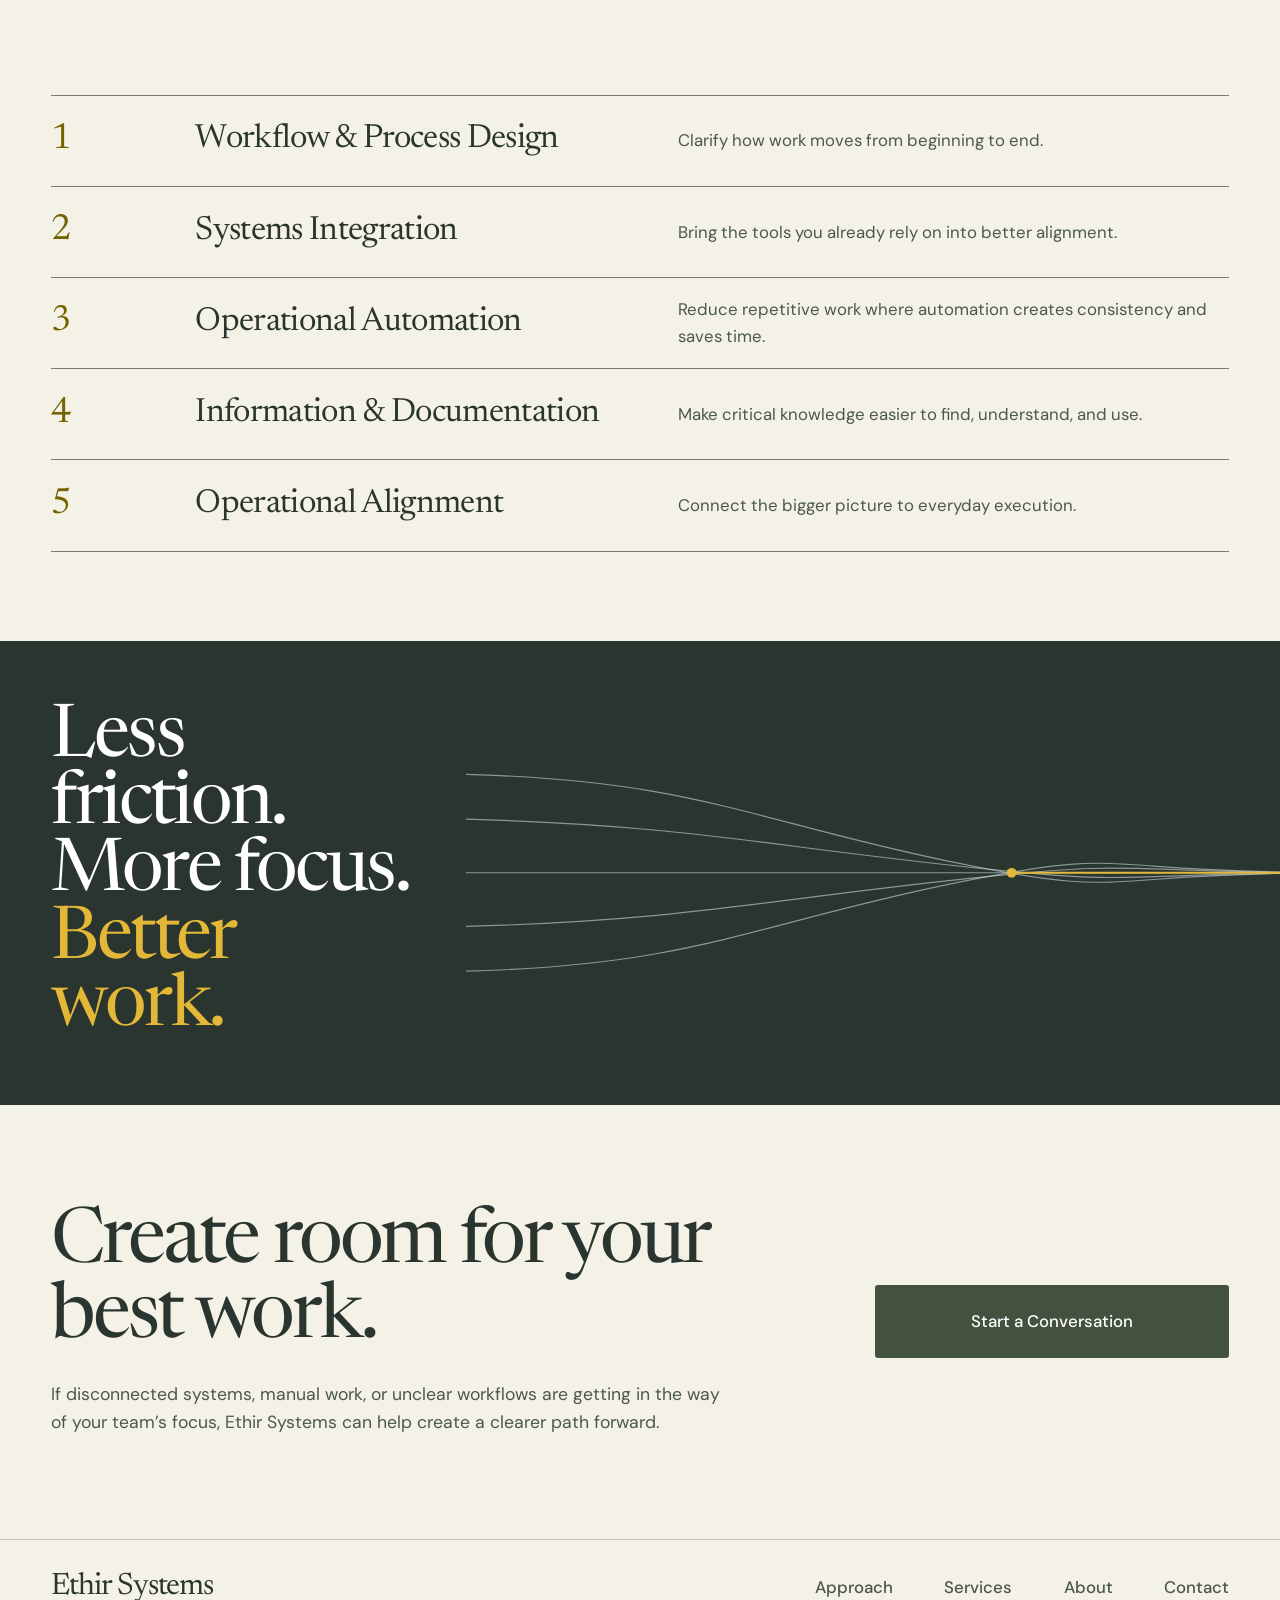
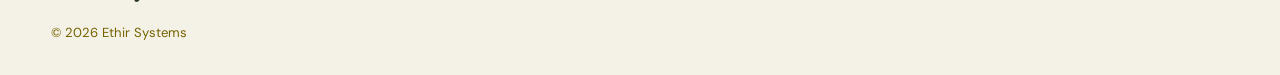
==== commit 0428a2cd: "Replace hero convergence with a swoop" ====
--- a/index.html
+++ b/index.html
@@ -27,7 +27,7 @@
       href="https://fonts.googleapis.com/css2?family=DM+Sans:wght@400;500;600&family=Newsreader:opsz,wght@6..72,400;6..72,500&display=swap"
       rel="stylesheet"
     />
-    <link rel="stylesheet" href="/styles.css?v=20260807a" />
+    <link rel="stylesheet" href="/styles.css?v=20260807b" />
     <link rel="stylesheet" href="/theme-fellowship-mix.css" />
     <script src="/script.js" defer></script>
     <title>Ethir Systems — Systems That Make Work Flow.</title>
@@ -75,19 +75,13 @@
           </div>
         </div>
 
-        <svg class="hero-flow" viewBox="0 0 820 720" preserveAspectRatio="xMidYMid slice" aria-hidden="true">
-          <g class="flow-lines">
-            <path d="M22 45 C210 55 200 198 405 230 S520 360 610 365 L810 365" />
-            <path d="M10 115 C218 98 272 248 440 258 S512 344 610 365 L810 365" />
-            <path d="M38 185 C205 164 292 286 455 294 S540 350 610 365 L810 365" />
-            <path d="M68 258 C245 228 340 314 490 328 S552 357 610 365 L810 365" />
-            <path d="M0 668 C216 686 266 518 440 484 S516 390 610 365 L810 365" />
-            <path d="M50 610 C214 628 326 488 456 458 S540 386 610 365 L810 365" />
-            <path d="M70 550 C225 566 350 460 485 430 S555 380 610 365 L810 365" />
-            <path d="M15 475 C212 492 338 430 490 402 S562 372 610 365 L810 365" />
-            <path class="flow-accent" d="M195 705 C300 632 356 574 472 528 S532 408 610 365 L810 365" />
-          </g>
-          <circle cx="610" cy="365" r="6" />
+        <svg class="hero-swoop" viewBox="0 0 1440 900" preserveAspectRatio="none" aria-hidden="true">
+          <path
+            class="swoop-band"
+            d="M-120 760 C220 730 430 825 680 710 C925 598 1065 330 1500 115 L1500 170 C1110 365 990 640 720 755 C455 867 225 790 -120 815 Z"
+          />
+          <path class="swoop-line" d="M-120 760 C220 730 430 825 680 710 C925 598 1065 330 1500 115" />
+          <path class="swoop-line swoop-line-soft" d="M-120 815 C225 790 455 867 720 755 C990 640 1110 365 1500 170" />
         </svg>
       </section>
 
--- a/styles.css
+++ b/styles.css
@@ -230,30 +230,30 @@
   font-size: 1.05rem;
 }
 
-.hero-flow {
+.hero-swoop {
   position: absolute;
   z-index: 1;
-  width: min(62vw, 900px);
-  height: auto;
-  right: -7.5rem;
-  top: 0.5rem;
-  overflow: visible;
-}
-
-.hero-flow path {
+  inset: 0;
+  width: 100%;
+  height: 100%;
+  pointer-events: none;
+}
+
+.hero-swoop .swoop-band {
+  fill: var(--mist);
+  opacity: 0.32;
+}
+
+.hero-swoop .swoop-line {
   fill: none;
   stroke: var(--line);
-  stroke-width: 1.45;
-  opacity: 0.88;
-}
-
-.hero-flow .flow-accent {
-  stroke: var(--copper);
-  stroke-width: 1.9;
-}
-
-.hero-flow circle {
-  fill: var(--copper);
+  stroke-width: 1.2;
+  opacity: 0.52;
+}
+
+.hero-swoop .swoop-line-soft {
+  stroke: var(--line-soft);
+  opacity: 0.42;
 }
 
 .problem {
@@ -579,10 +579,6 @@
 @media (max-width: 980px) {
   .hero-copy {
     width: 68%;
-  }
-
-  .hero-flow {
-    right: -18rem;
   }
 
   .problem {
@@ -737,8 +733,11 @@
     display: block;
   }
 
-  .hero-flow {
-    display: none;
+  .hero-swoop {
+    width: 185%;
+    height: 15rem;
+    inset: auto auto -1.5rem -62%;
+    opacity: 0.72;
   }
 
   .problem {
@@ -909,7 +908,7 @@
     margin-bottom: 1.5rem;
   }
 
-  .hero-flow,
+  .hero-swoop,
   .problem-visual {
     display: none;
   }
--- a/theme-fellowship-mix.css
+++ b/theme-fellowship-mix.css
@@ -58,7 +58,6 @@
   color: var(--ink-soft);
 }
 
-.hero-flow circle,
 .problem-visual .nodes circle {
   fill: var(--gold);
 }
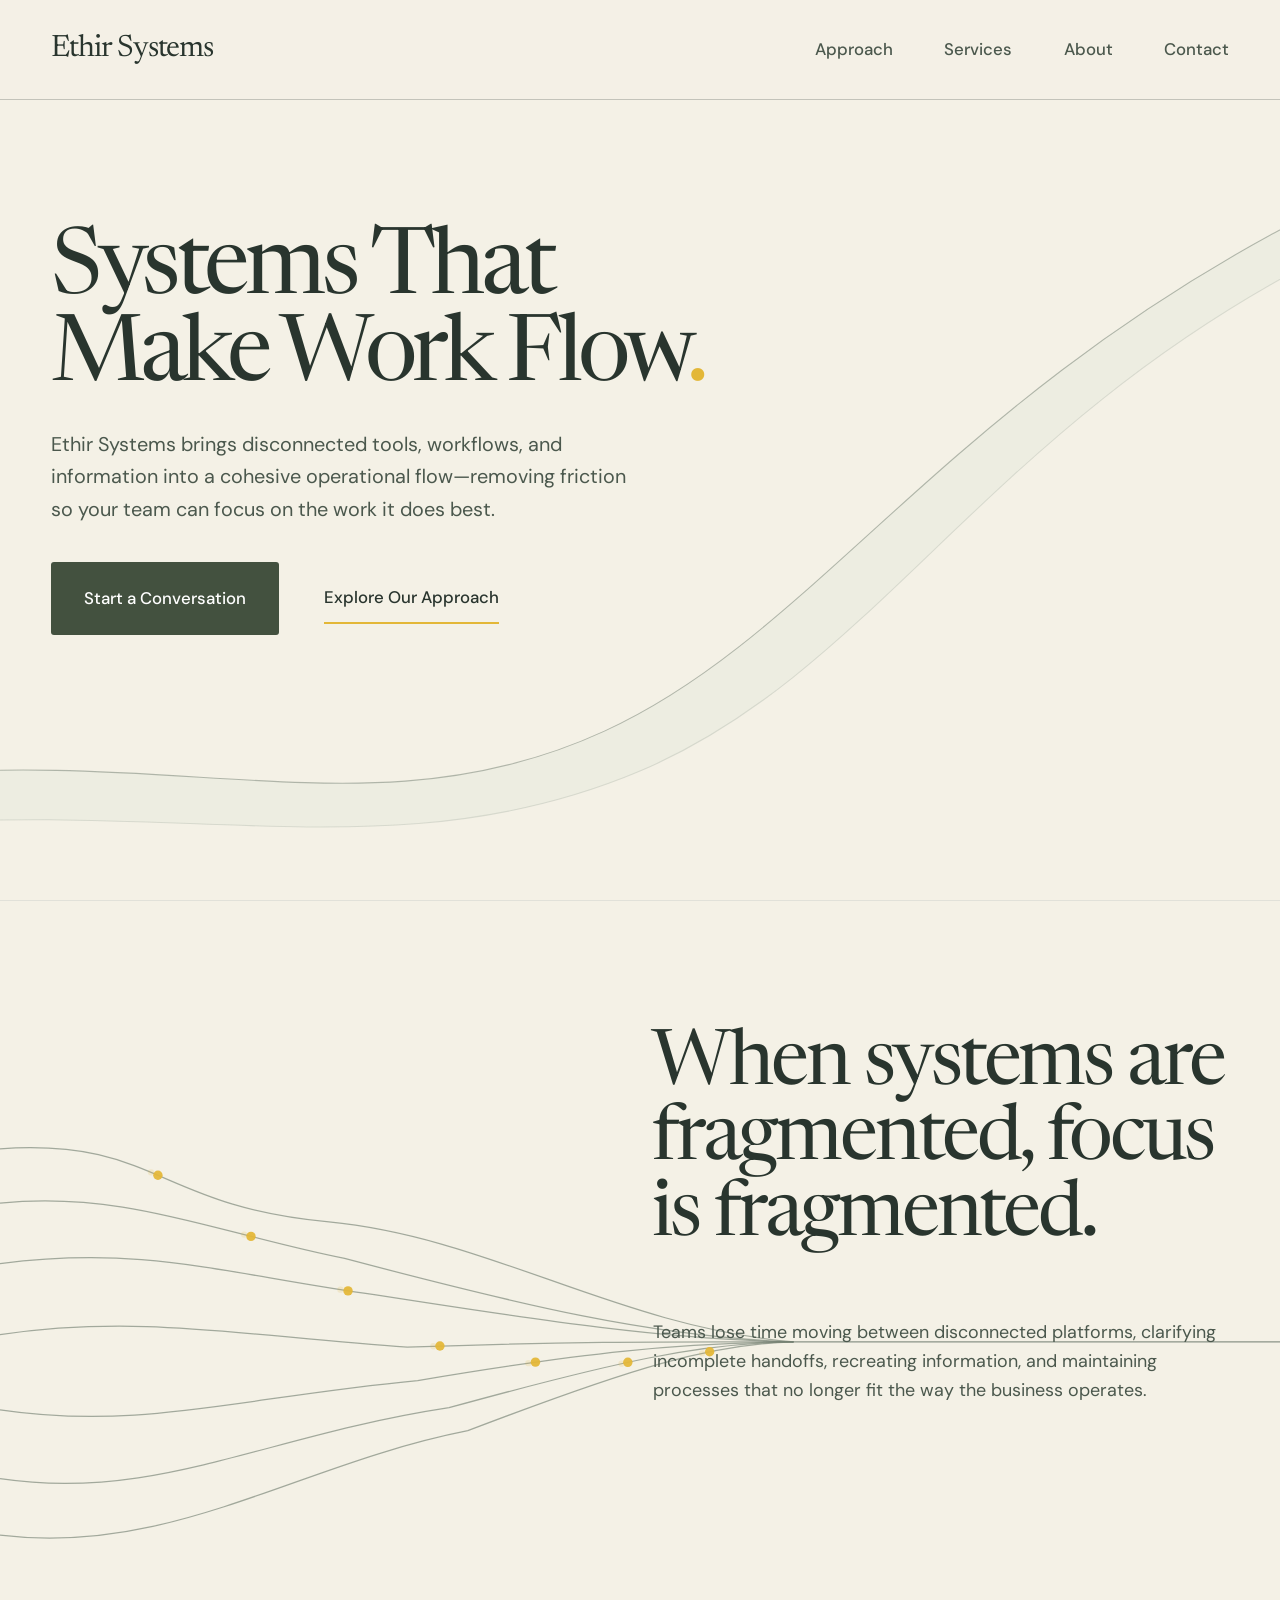
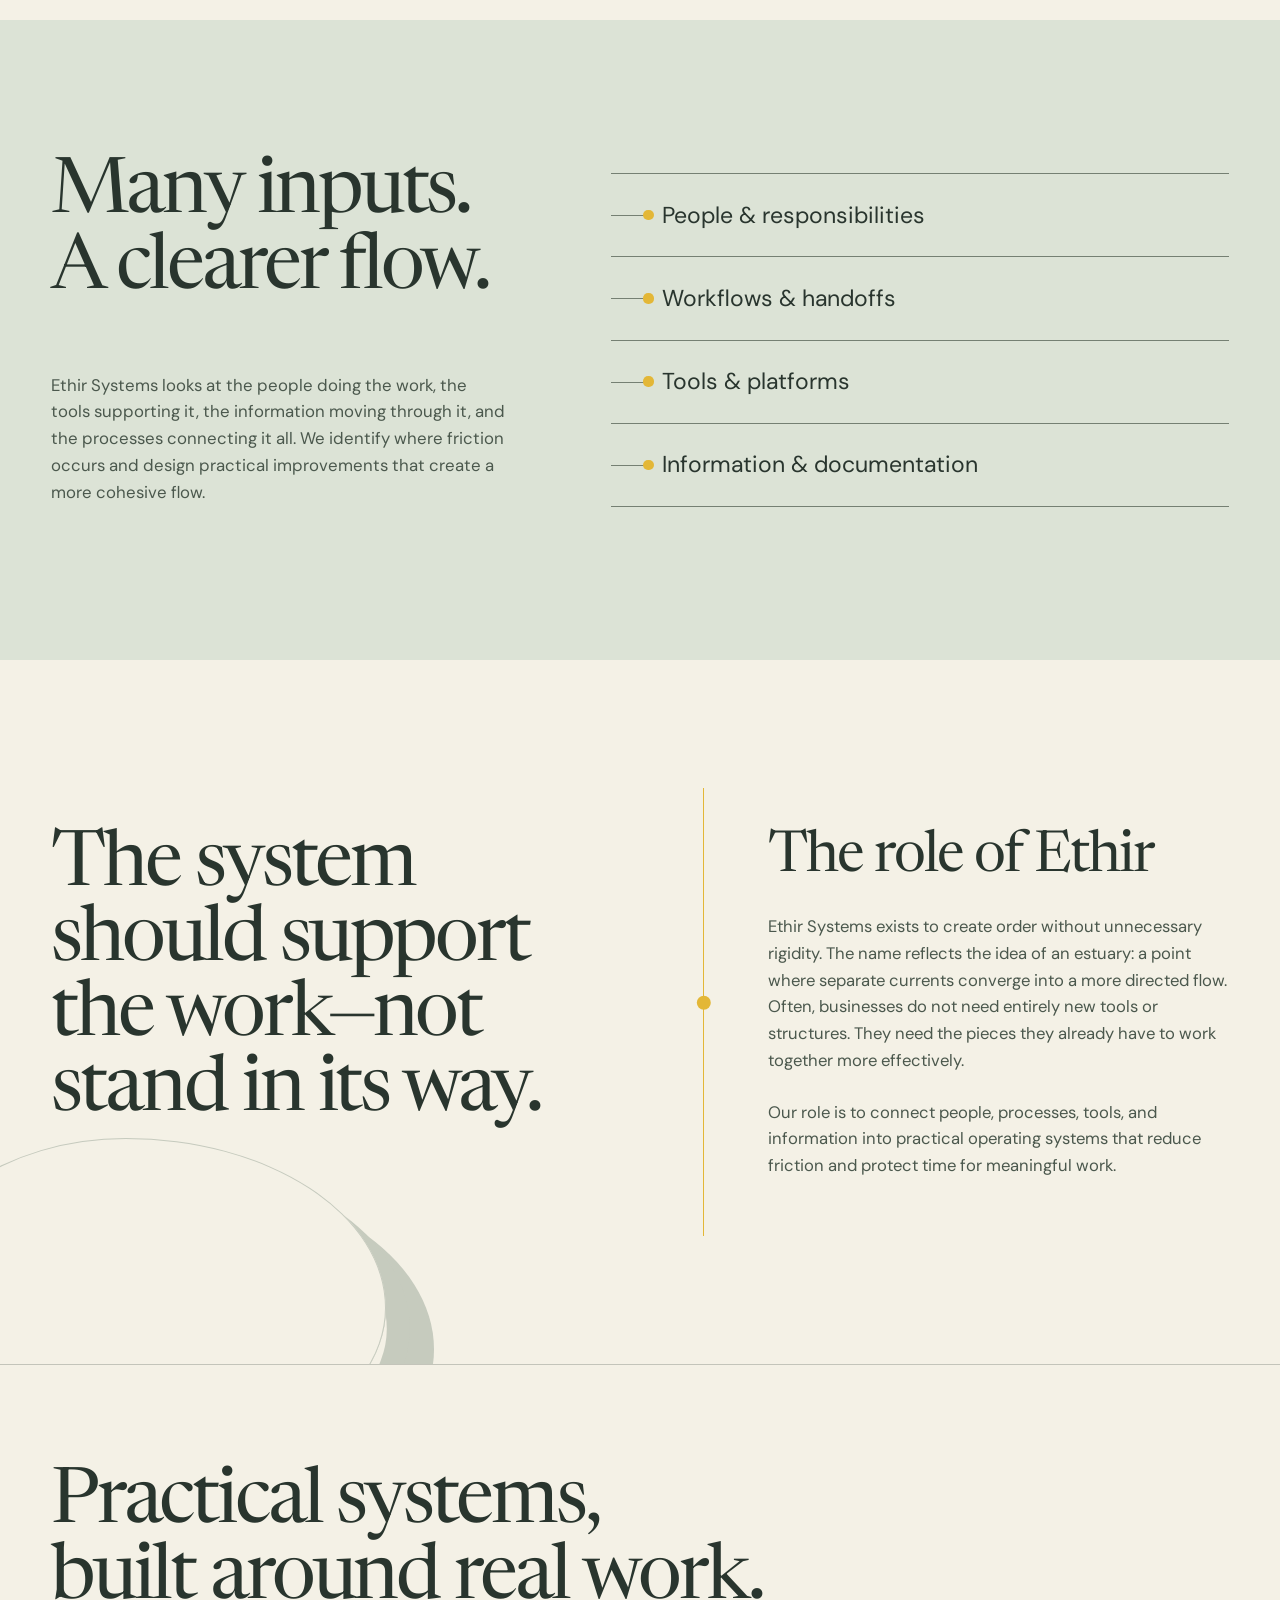
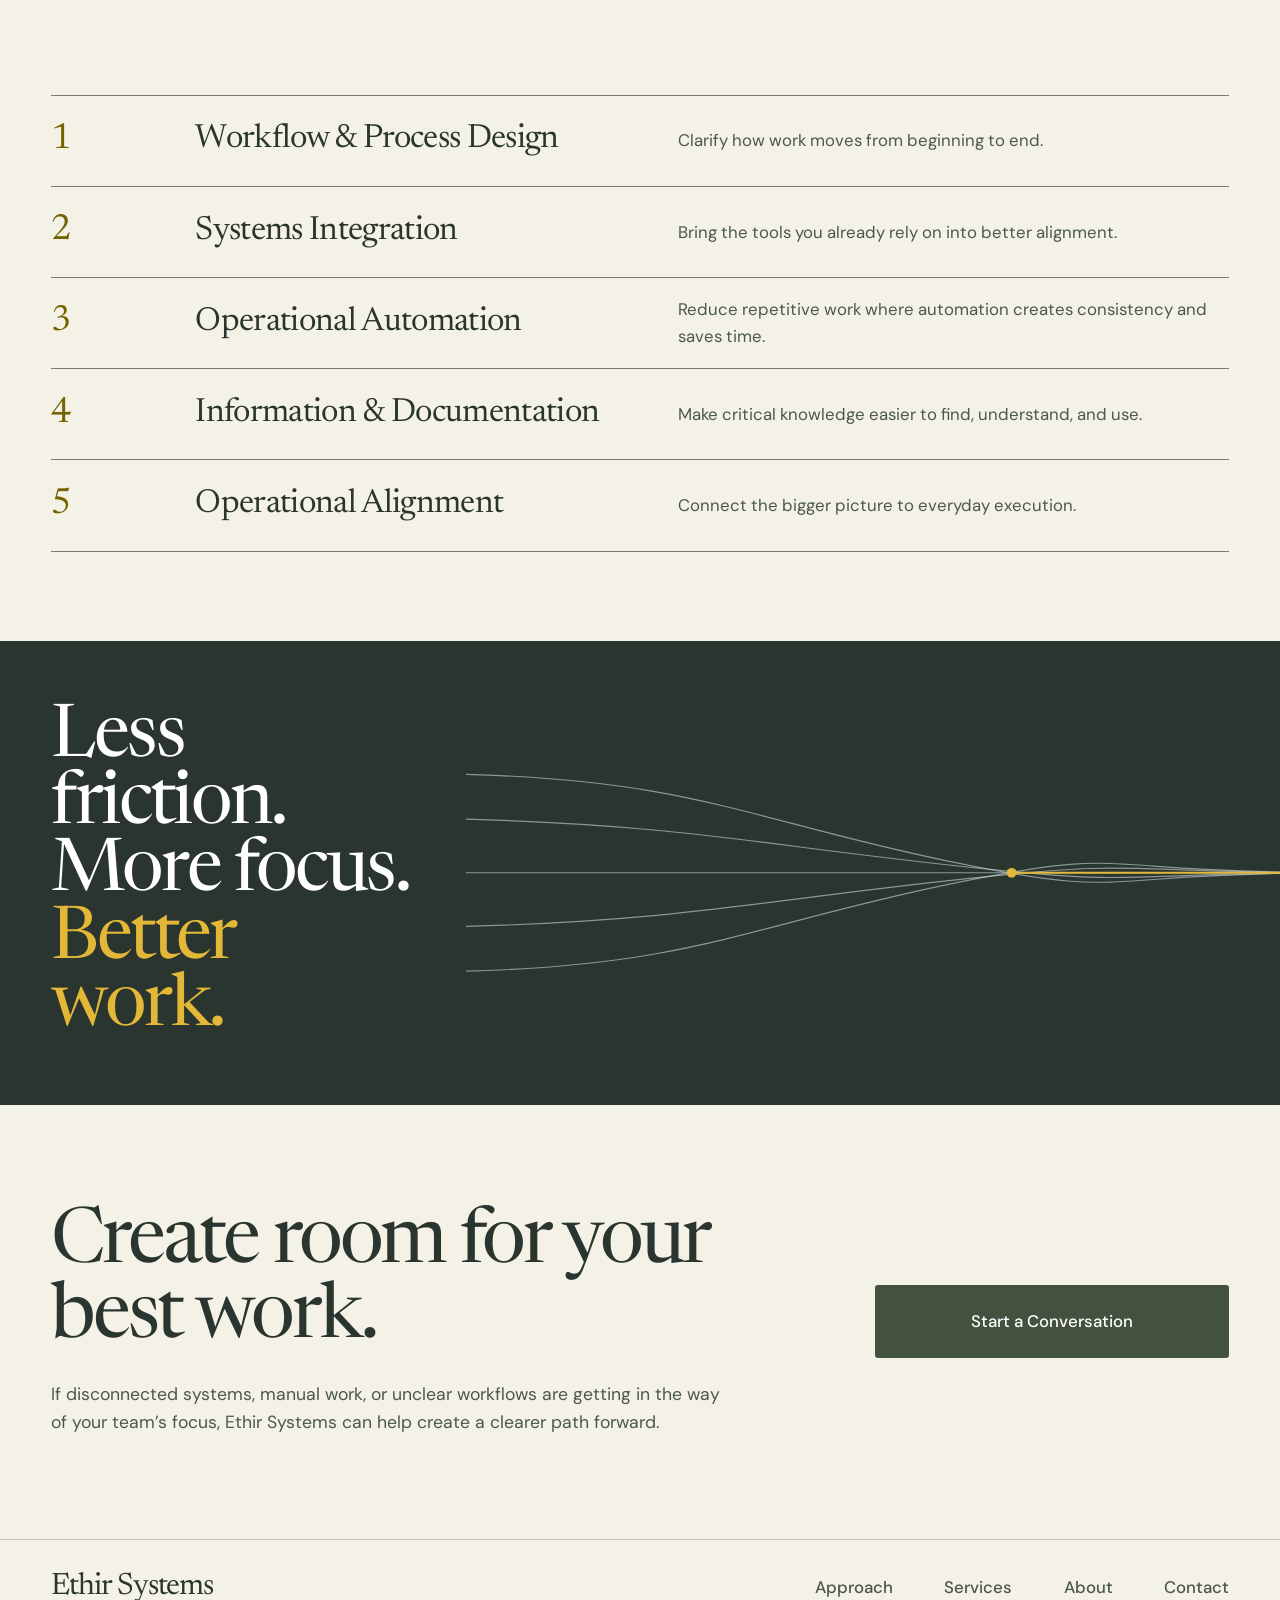
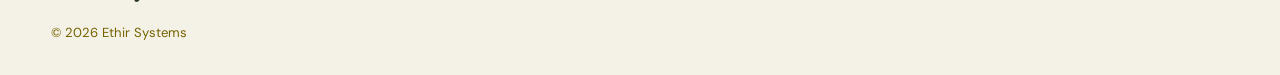
==== commit 7b1ef12f: "Refine fragmented flow motion" ====
--- a/index.html
+++ b/index.html
@@ -27,9 +27,9 @@
       href="https://fonts.googleapis.com/css2?family=DM+Sans:wght@400;500;600&family=Newsreader:opsz,wght@6..72,400;6..72,500&display=swap"
       rel="stylesheet"
     />
-    <link rel="stylesheet" href="/styles.css?v=20260807b" />
+    <link rel="stylesheet" href="/styles.css?v=20260807c" />
     <link rel="stylesheet" href="/theme-fellowship-mix.css" />
-    <script src="/script.js" defer></script>
+    <script src="/script.js?v=20260807a" defer></script>
     <title>Ethir Systems — Systems That Make Work Flow.</title>
   </head>
   <body>
@@ -87,21 +87,32 @@
 
       <section class="problem" aria-labelledby="problem-title">
         <div class="problem-visual" aria-hidden="true">
-          <svg viewBox="0 0 760 430">
+          <svg viewBox="0 0 760 430" data-flow-motion>
             <g>
-              <path d="M0 40 C150 30 150 95 315 110 C470 125 590 210 760 225" />
-              <path d="M0 92 C120 80 205 120 330 145 C500 190 625 220 760 225" />
-              <path d="M0 150 C140 132 215 160 360 180 C520 205 640 223 760 225" />
-              <path d="M0 218 C135 198 240 220 390 230 C555 224 660 225 760 225" />
-              <path d="M0 290 C135 310 230 278 400 262 C560 235 650 226 760 225" />
-              <path d="M0 356 C150 378 252 315 430 288 C590 244 670 226 760 225" />
-              <path d="M0 410 C165 430 285 342 448 310 C605 250 680 227 760 225" />
+              <path id="problem-flow-1" d="M0 40 C150 30 150 95 315 110 C470 125 590 210 760 225" />
+              <path id="problem-flow-2" d="M0 92 C120 80 205 120 330 145 C500 190 625 220 760 225" />
+              <path id="problem-flow-3" d="M0 150 C140 132 215 160 360 180 C520 205 640 223 760 225" />
+              <path id="problem-flow-4" d="M0 218 C135 198 240 220 390 230 C555 224 660 225 760 225" />
+              <path id="problem-flow-5" d="M0 290 C135 310 230 278 400 262 C560 235 650 226 760 225" />
+              <path id="problem-flow-6" d="M0 356 C150 378 252 315 430 288 C590 244 670 226 760 225" />
+              <path id="problem-flow-7" d="M0 410 C165 430 285 342 448 310 C605 250 680 227 760 225" />
               <path class="problem-stream" d="M760 225 C980 225 1280 225 1700 225" />
             </g>
-            <g class="nodes">
-              <circle cx="122" cy="91" r="5" /><circle cx="263" cy="154" r="4" />
-              <circle cx="405" cy="229" r="5" /><circle cx="555" cy="245" r="4" />
-              <circle class="convergence-node" cx="760" cy="225" r="5" />
+            <g class="nodes motion-nodes">
+              <circle class="node-echo" r="3"><animateMotion dur="64s" begin="-6.9s" repeatCount="indefinite" keyPoints="0.06;0.9" keyTimes="0;1" calcMode="linear"><mpath href="#problem-flow-1" /></animateMotion></circle>
+              <circle class="node-core" r="4.5"><animateMotion dur="64s" begin="-7.6s" repeatCount="indefinite" keyPoints="0.06;0.9" keyTimes="0;1" calcMode="linear"><mpath href="#problem-flow-1" /></animateMotion></circle>
+              <circle class="node-echo" r="3"><animateMotion dur="68s" begin="-17.1s" repeatCount="indefinite" keyPoints="0.06;0.9" keyTimes="0;1" calcMode="linear"><mpath href="#problem-flow-2" /></animateMotion></circle>
+              <circle class="node-core" r="4.5"><animateMotion dur="68s" begin="-17.8s" repeatCount="indefinite" keyPoints="0.06;0.9" keyTimes="0;1" calcMode="linear"><mpath href="#problem-flow-2" /></animateMotion></circle>
+              <circle class="node-echo" r="3"><animateMotion dur="62s" begin="-24.4s" repeatCount="indefinite" keyPoints="0.06;0.9" keyTimes="0;1" calcMode="linear"><mpath href="#problem-flow-3" /></animateMotion></circle>
+              <circle class="node-core" r="4.5"><animateMotion dur="62s" begin="-25.1s" repeatCount="indefinite" keyPoints="0.06;0.9" keyTimes="0;1" calcMode="linear"><mpath href="#problem-flow-3" /></animateMotion></circle>
+              <circle class="node-echo" r="3"><animateMotion dur="70s" begin="-37.7s" repeatCount="indefinite" keyPoints="0.06;0.9" keyTimes="0;1" calcMode="linear"><mpath href="#problem-flow-4" /></animateMotion></circle>
+              <circle class="node-core" r="4.5"><animateMotion dur="70s" begin="-38.4s" repeatCount="indefinite" keyPoints="0.06;0.9" keyTimes="0;1" calcMode="linear"><mpath href="#problem-flow-4" /></animateMotion></circle>
+              <circle class="node-echo" r="3"><animateMotion dur="66s" begin="-44.8s" repeatCount="indefinite" keyPoints="0.06;0.9" keyTimes="0;1" calcMode="linear"><mpath href="#problem-flow-5" /></animateMotion></circle>
+              <circle class="node-core" r="4.5"><animateMotion dur="66s" begin="-45.5s" repeatCount="indefinite" keyPoints="0.06;0.9" keyTimes="0;1" calcMode="linear"><mpath href="#problem-flow-5" /></animateMotion></circle>
+              <circle class="node-echo" r="3"><animateMotion dur="72s" begin="-59.3s" repeatCount="indefinite" keyPoints="0.06;0.9" keyTimes="0;1" calcMode="linear"><mpath href="#problem-flow-6" /></animateMotion></circle>
+              <circle class="node-core" r="4.5"><animateMotion dur="72s" begin="-60s" repeatCount="indefinite" keyPoints="0.06;0.9" keyTimes="0;1" calcMode="linear"><mpath href="#problem-flow-6" /></animateMotion></circle>
+              <circle class="node-echo" r="3"><animateMotion dur="65s" begin="-61.2s" repeatCount="indefinite" keyPoints="0.06;0.9" keyTimes="0;1" calcMode="linear"><mpath href="#problem-flow-7" /></animateMotion></circle>
+              <circle class="node-core" r="4.5"><animateMotion dur="65s" begin="-61.9s" repeatCount="indefinite" keyPoints="0.06;0.9" keyTimes="0;1" calcMode="linear"><mpath href="#problem-flow-7" /></animateMotion></circle>
             </g>
           </svg>
         </div>
--- a/styles.css
+++ b/styles.css
@@ -311,8 +311,22 @@
   fill: var(--copper);
 }
 
+.problem-visual .node-core {
+  opacity: 0.94;
+}
+
+.problem-visual .node-echo {
+  opacity: 0.16;
+}
+
 .problem-visual .problem-stream {
   opacity: 0.82;
+}
+
+@media (prefers-reduced-motion: reduce) {
+  .problem-visual .node-echo {
+    display: none;
+  }
 }
 
 .approach {
@@ -772,8 +786,8 @@
   }
 
   .problem-visual svg {
-    width: 150%;
-    transform: translateX(-23%);
+    width: 135%;
+    transform: translateX(-15%);
   }
 
   .approach {
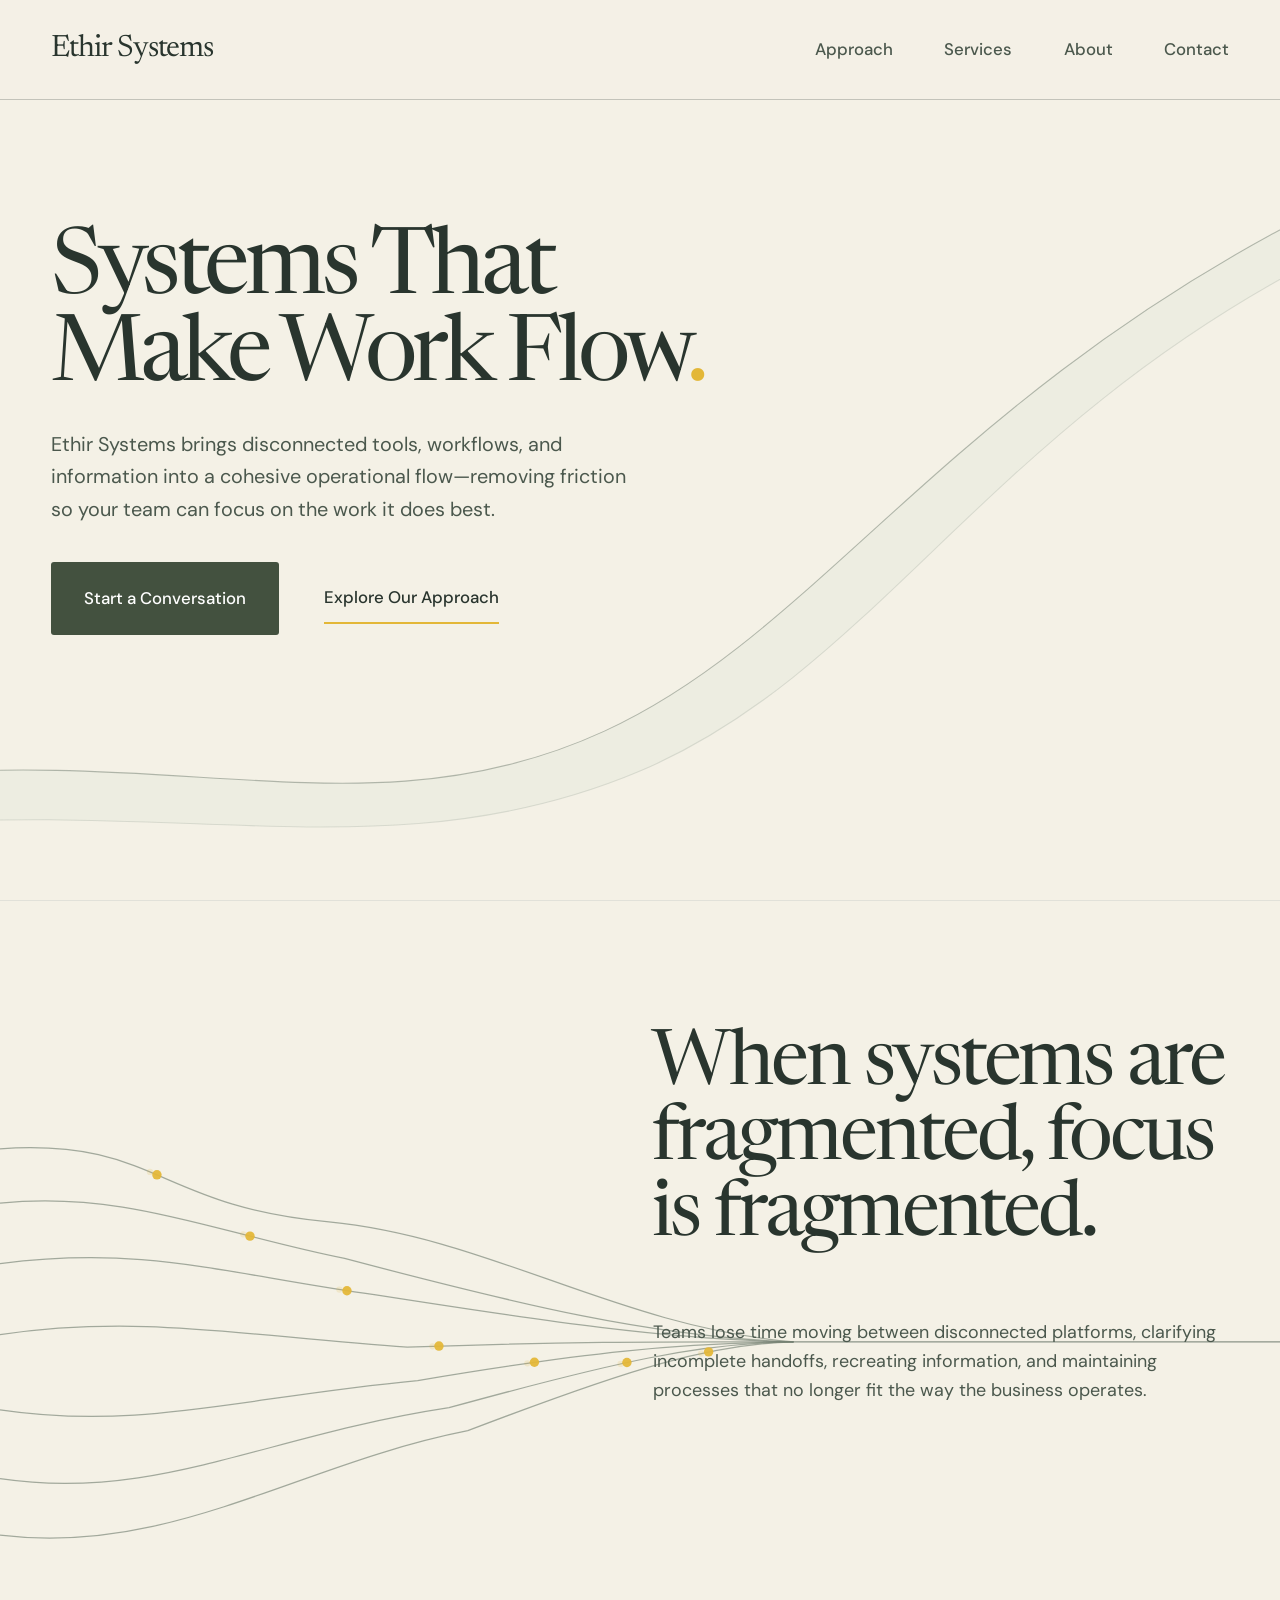
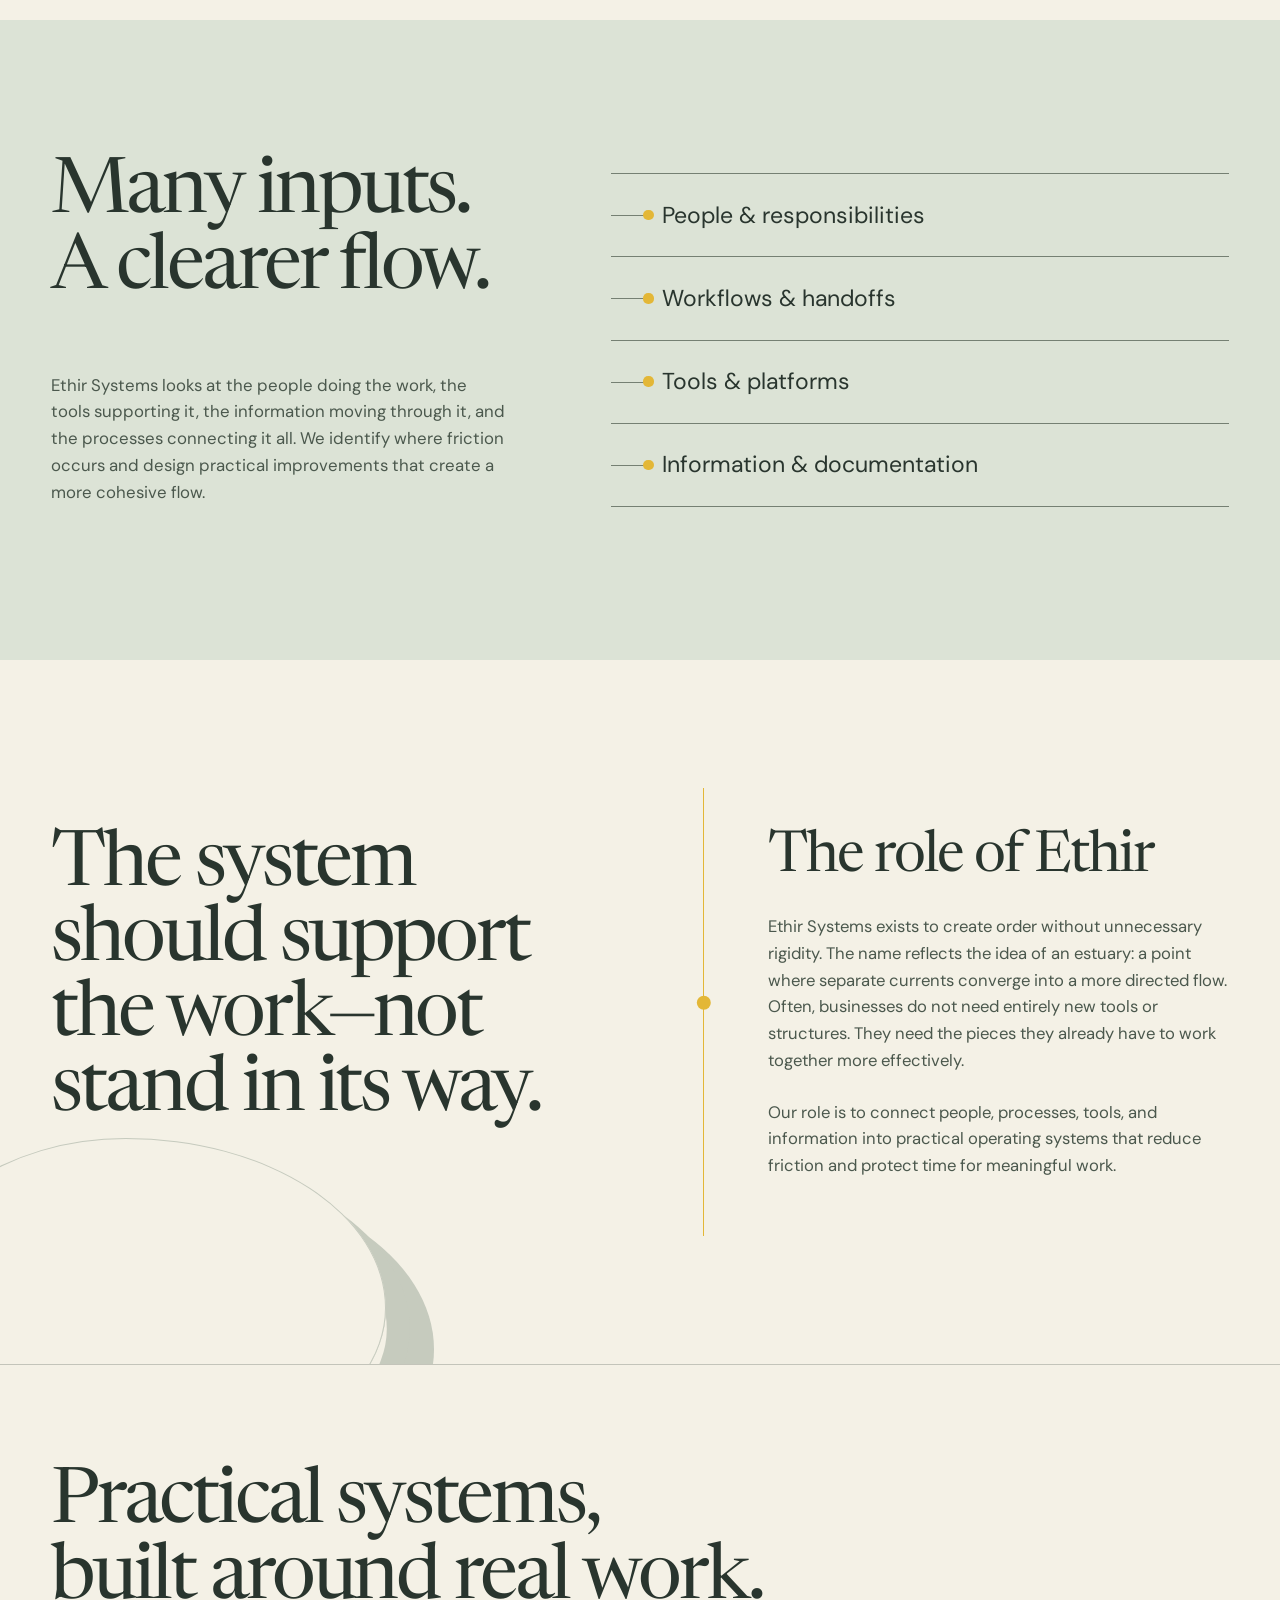
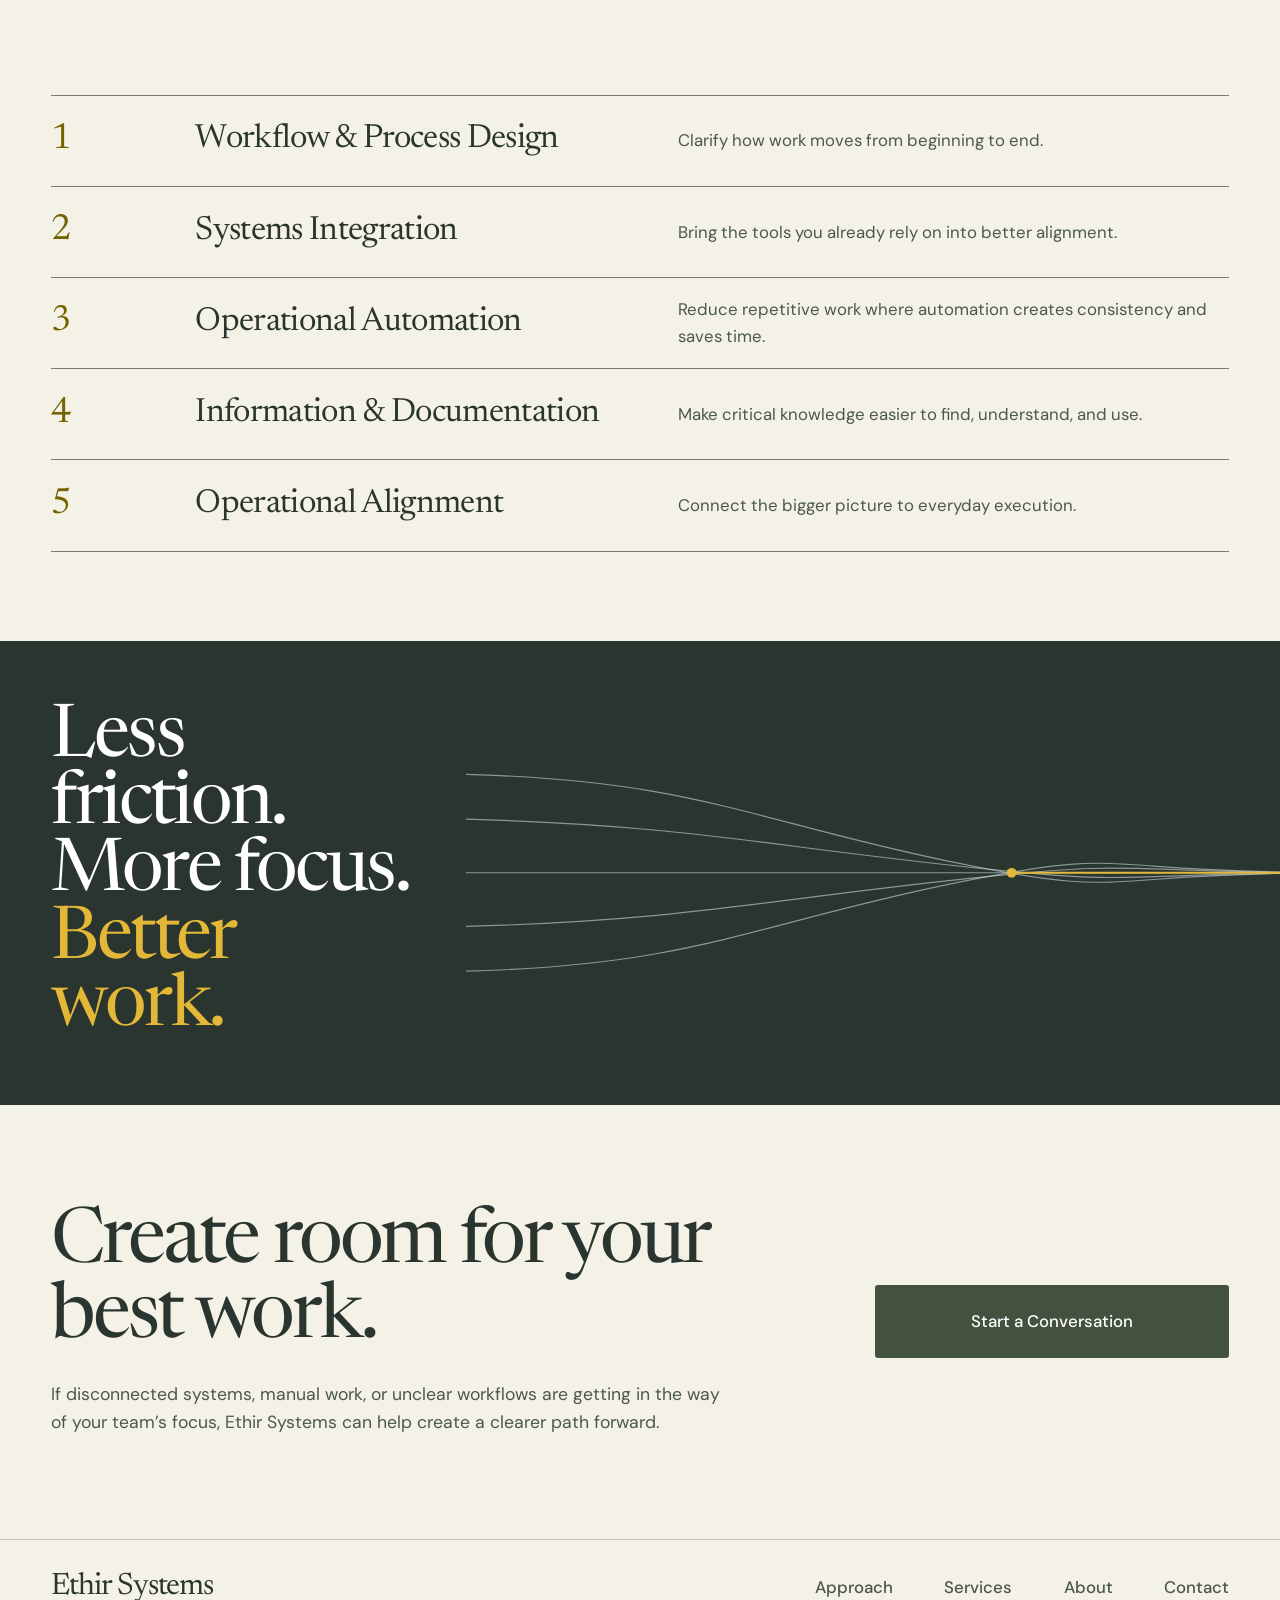
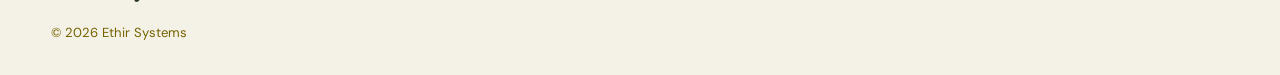
==== commit a0635944: "Version fragmented flow styles" ====
--- a/index.html
+++ b/index.html
@@ -29,6 +29,7 @@
     />
     <link rel="stylesheet" href="/styles.css?v=20260807c" />
     <link rel="stylesheet" href="/theme-fellowship-mix.css" />
+    <link rel="stylesheet" href="/fragmented-flow-v1.css" />
     <script src="/script.js?v=20260807a" defer></script>
     <title>Ethir Systems — Systems That Make Work Flow.</title>
   </head>
--- a/fragmented-flow-v1.css
+++ b/fragmented-flow-v1.css
@@ -0,0 +1,20 @@
+.problem-visual .node-core {
+  opacity: 0.94;
+}
+
+.problem-visual .node-echo {
+  opacity: 0.16;
+}
+
+@media (prefers-reduced-motion: reduce) {
+  .problem-visual .node-echo {
+    display: none;
+  }
+}
+
+@media (max-width: 720px) {
+  .problem-visual svg {
+    width: 135%;
+    transform: translateX(-15%);
+  }
+}
